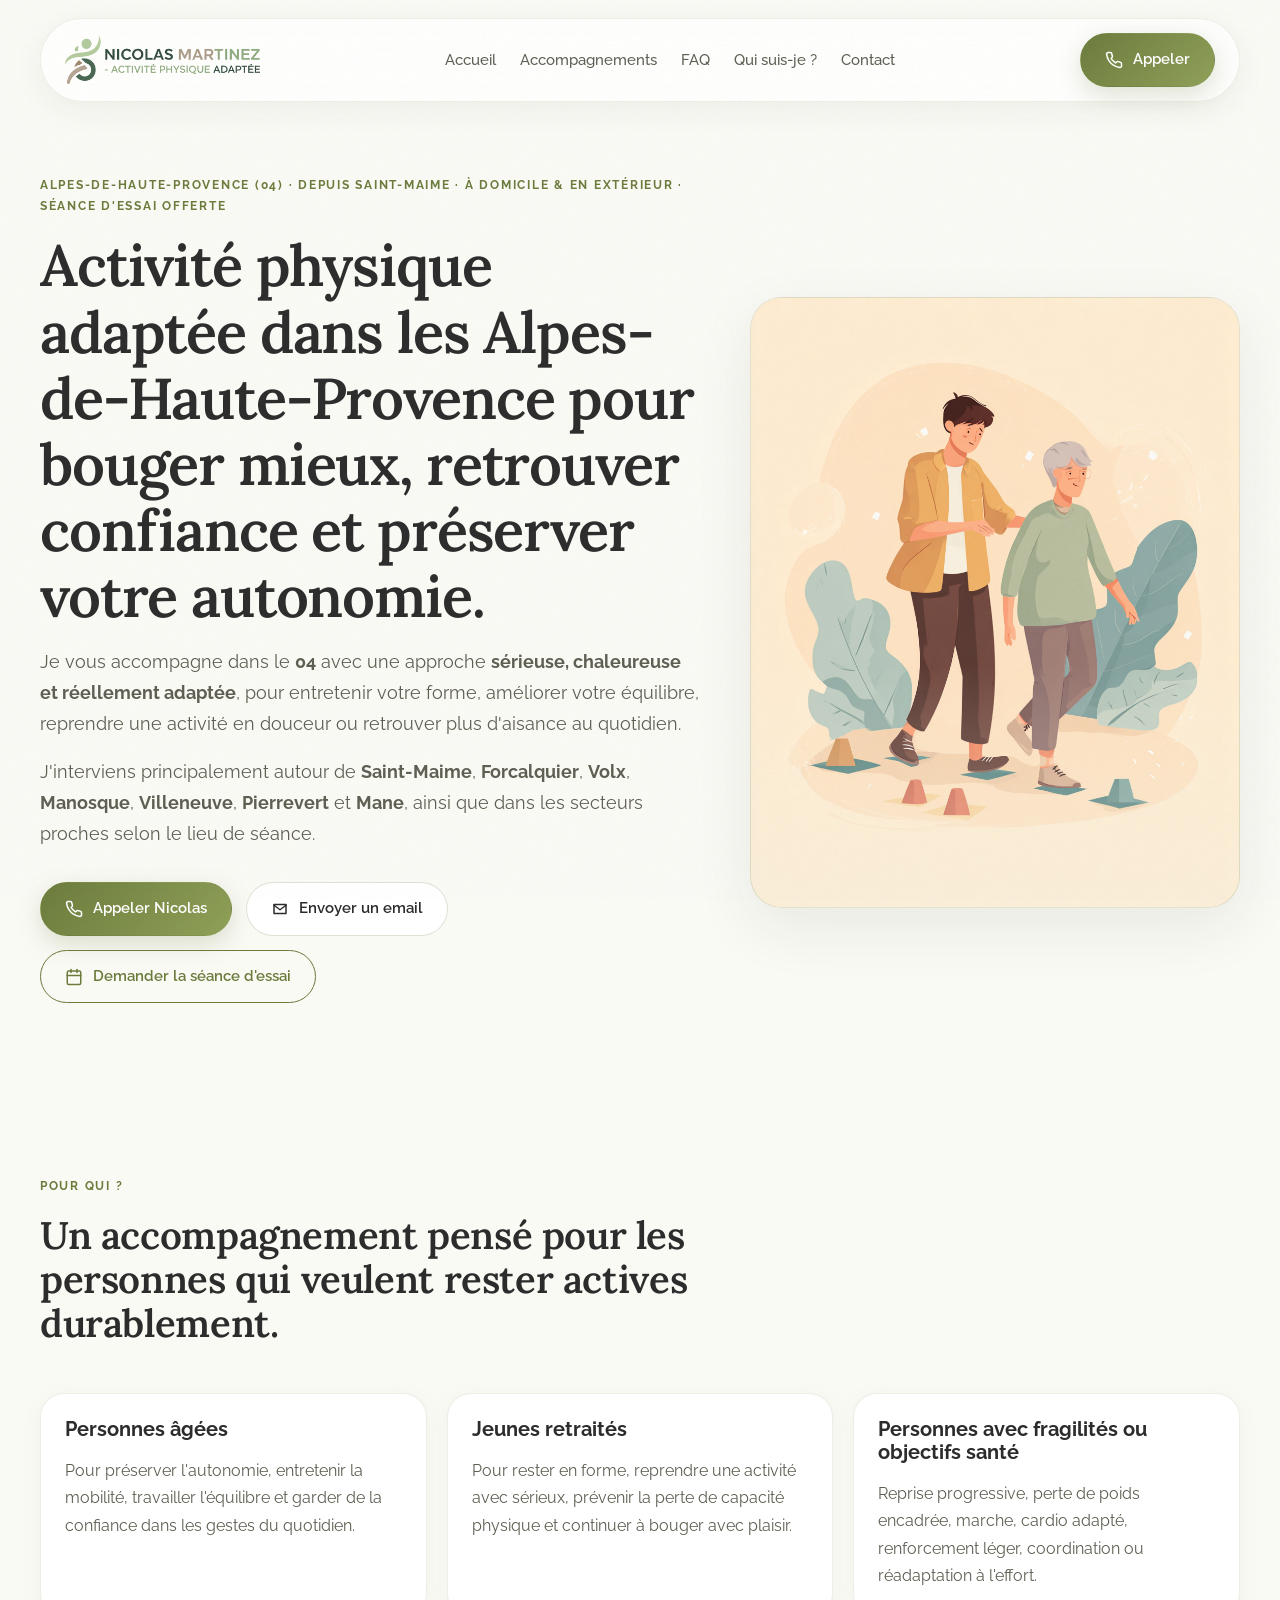
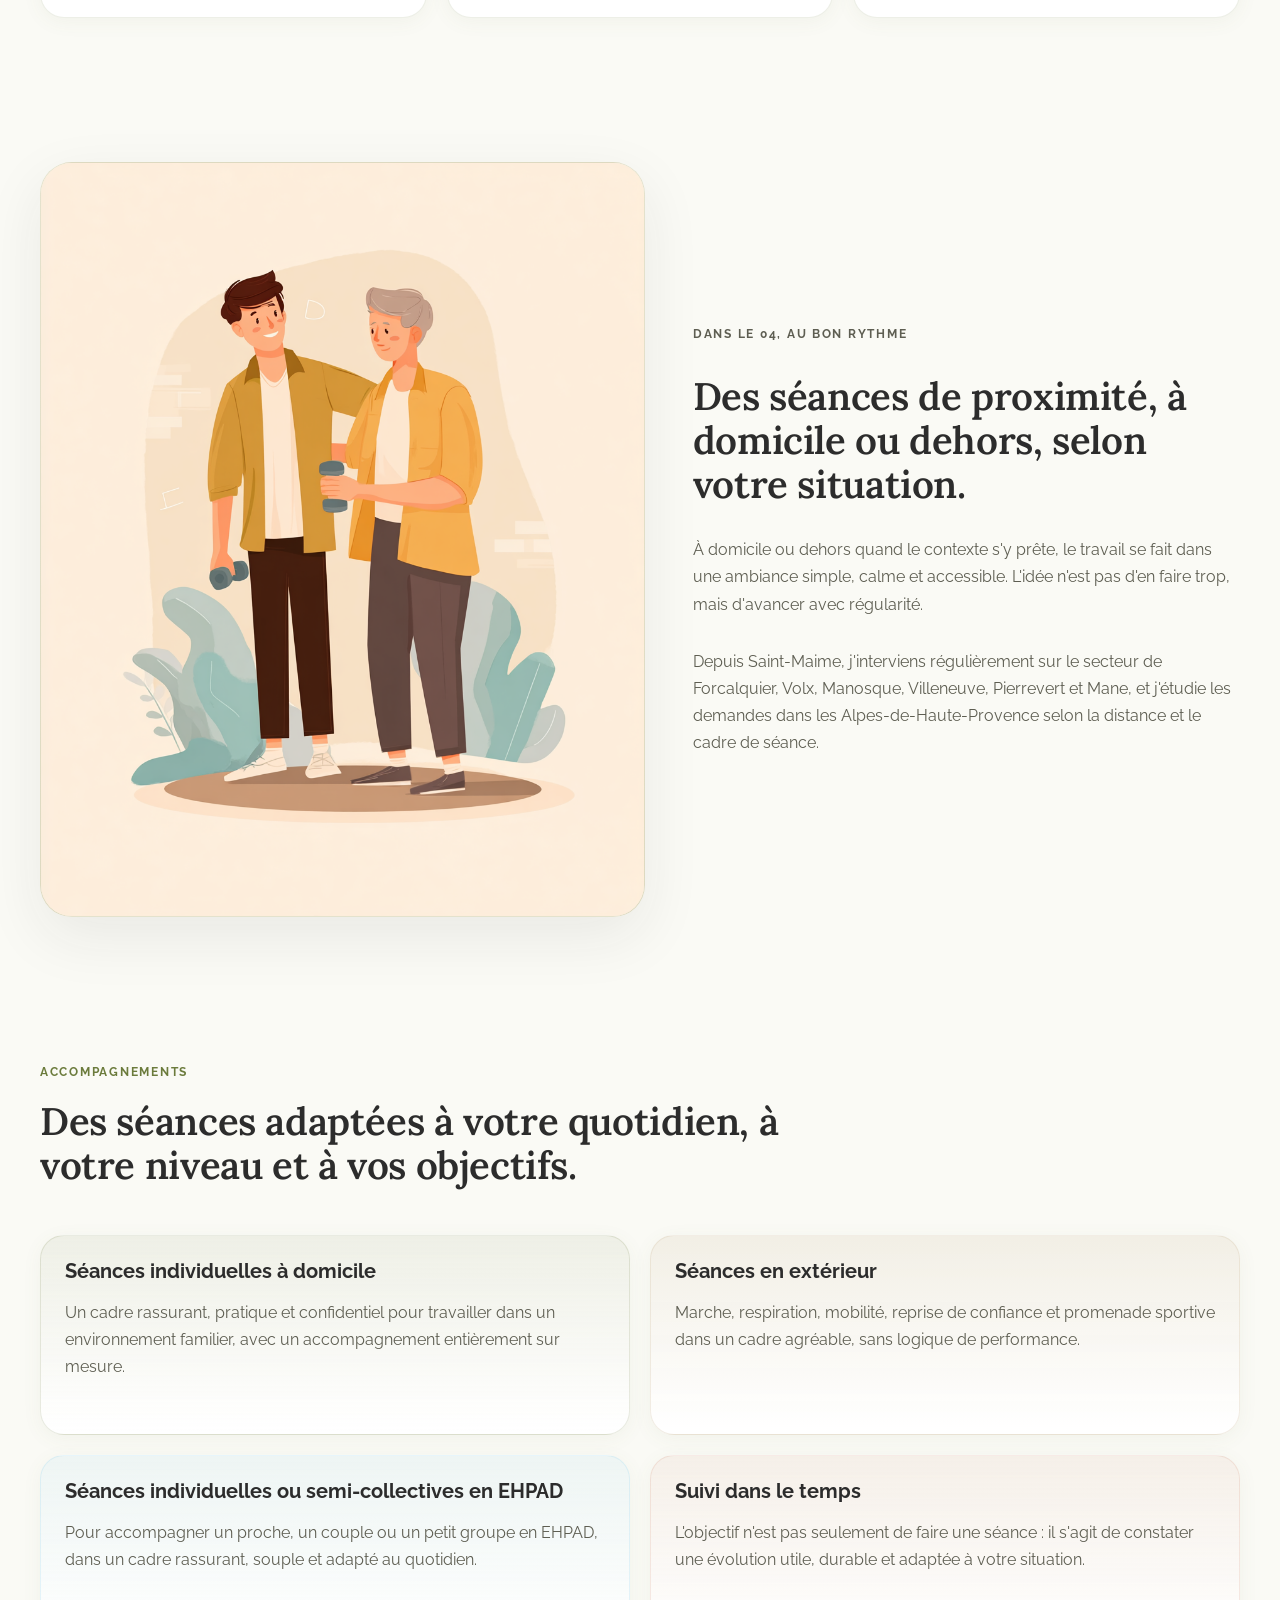
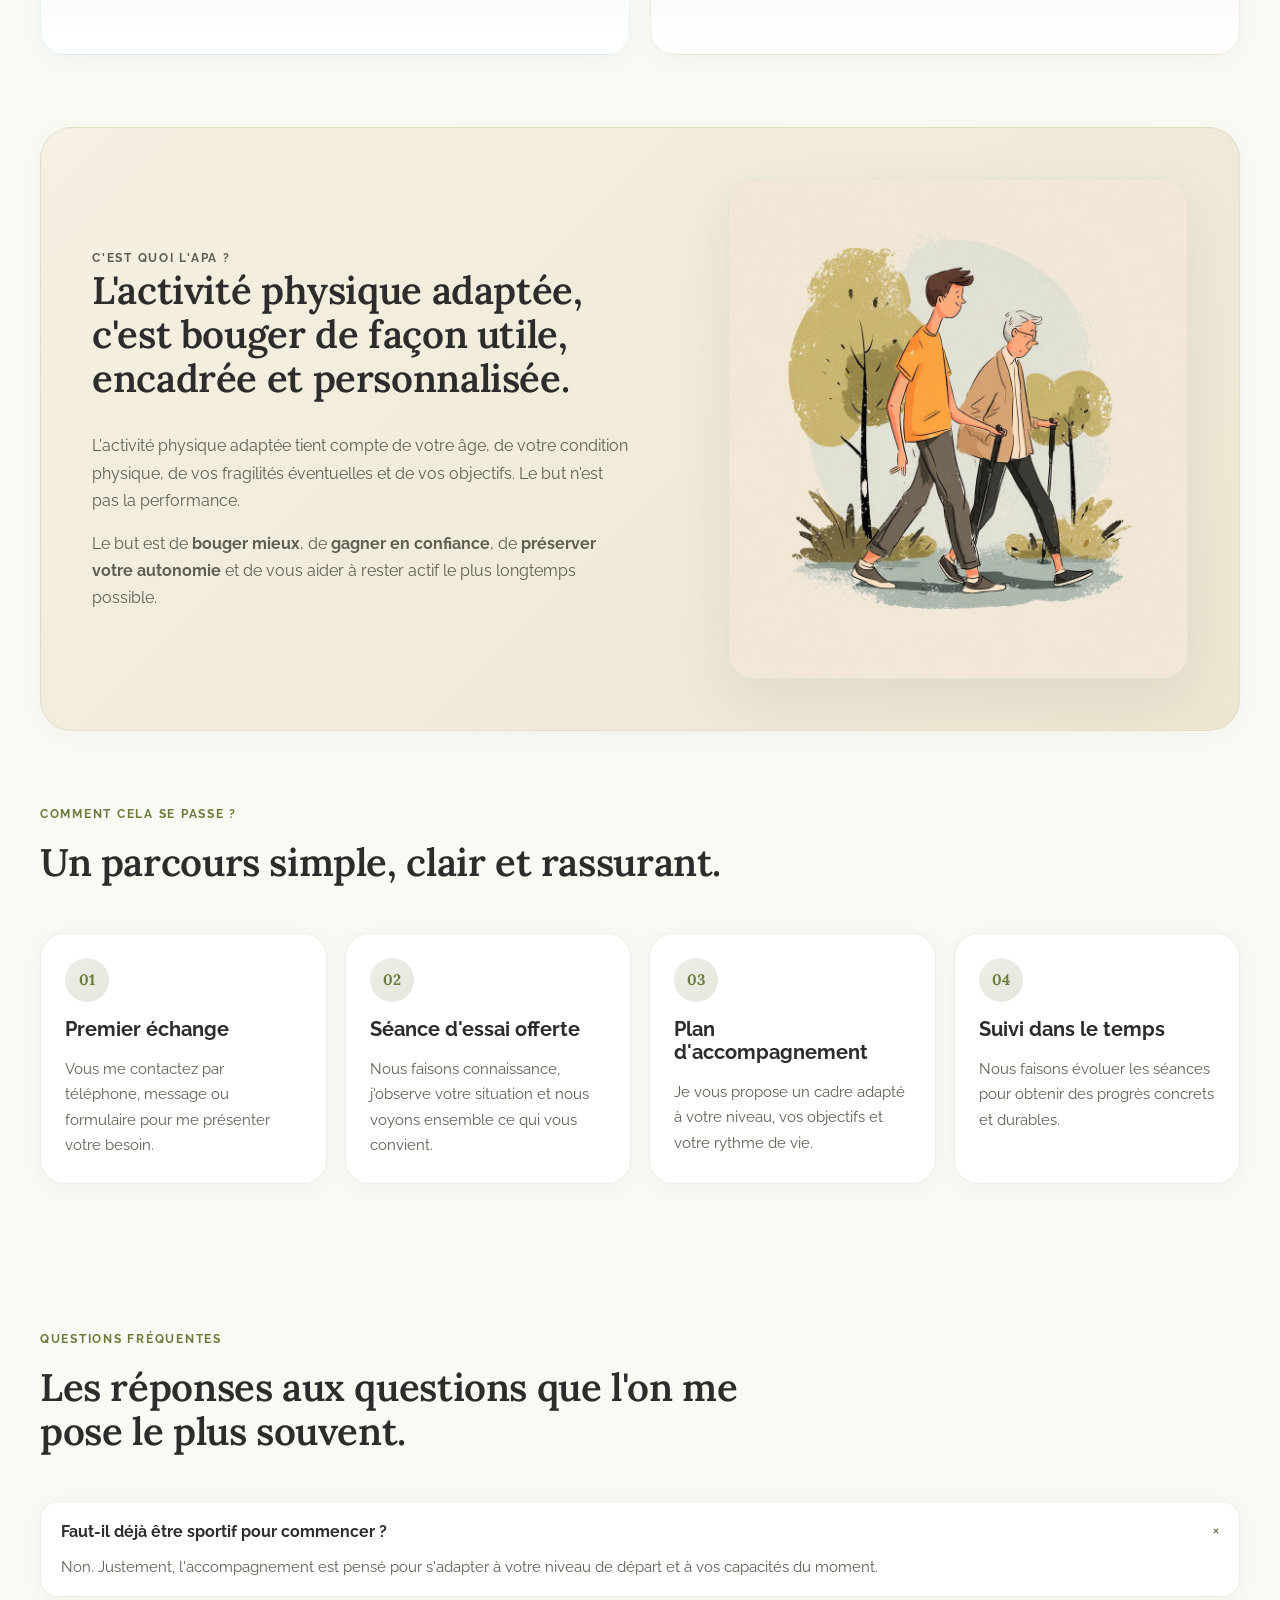
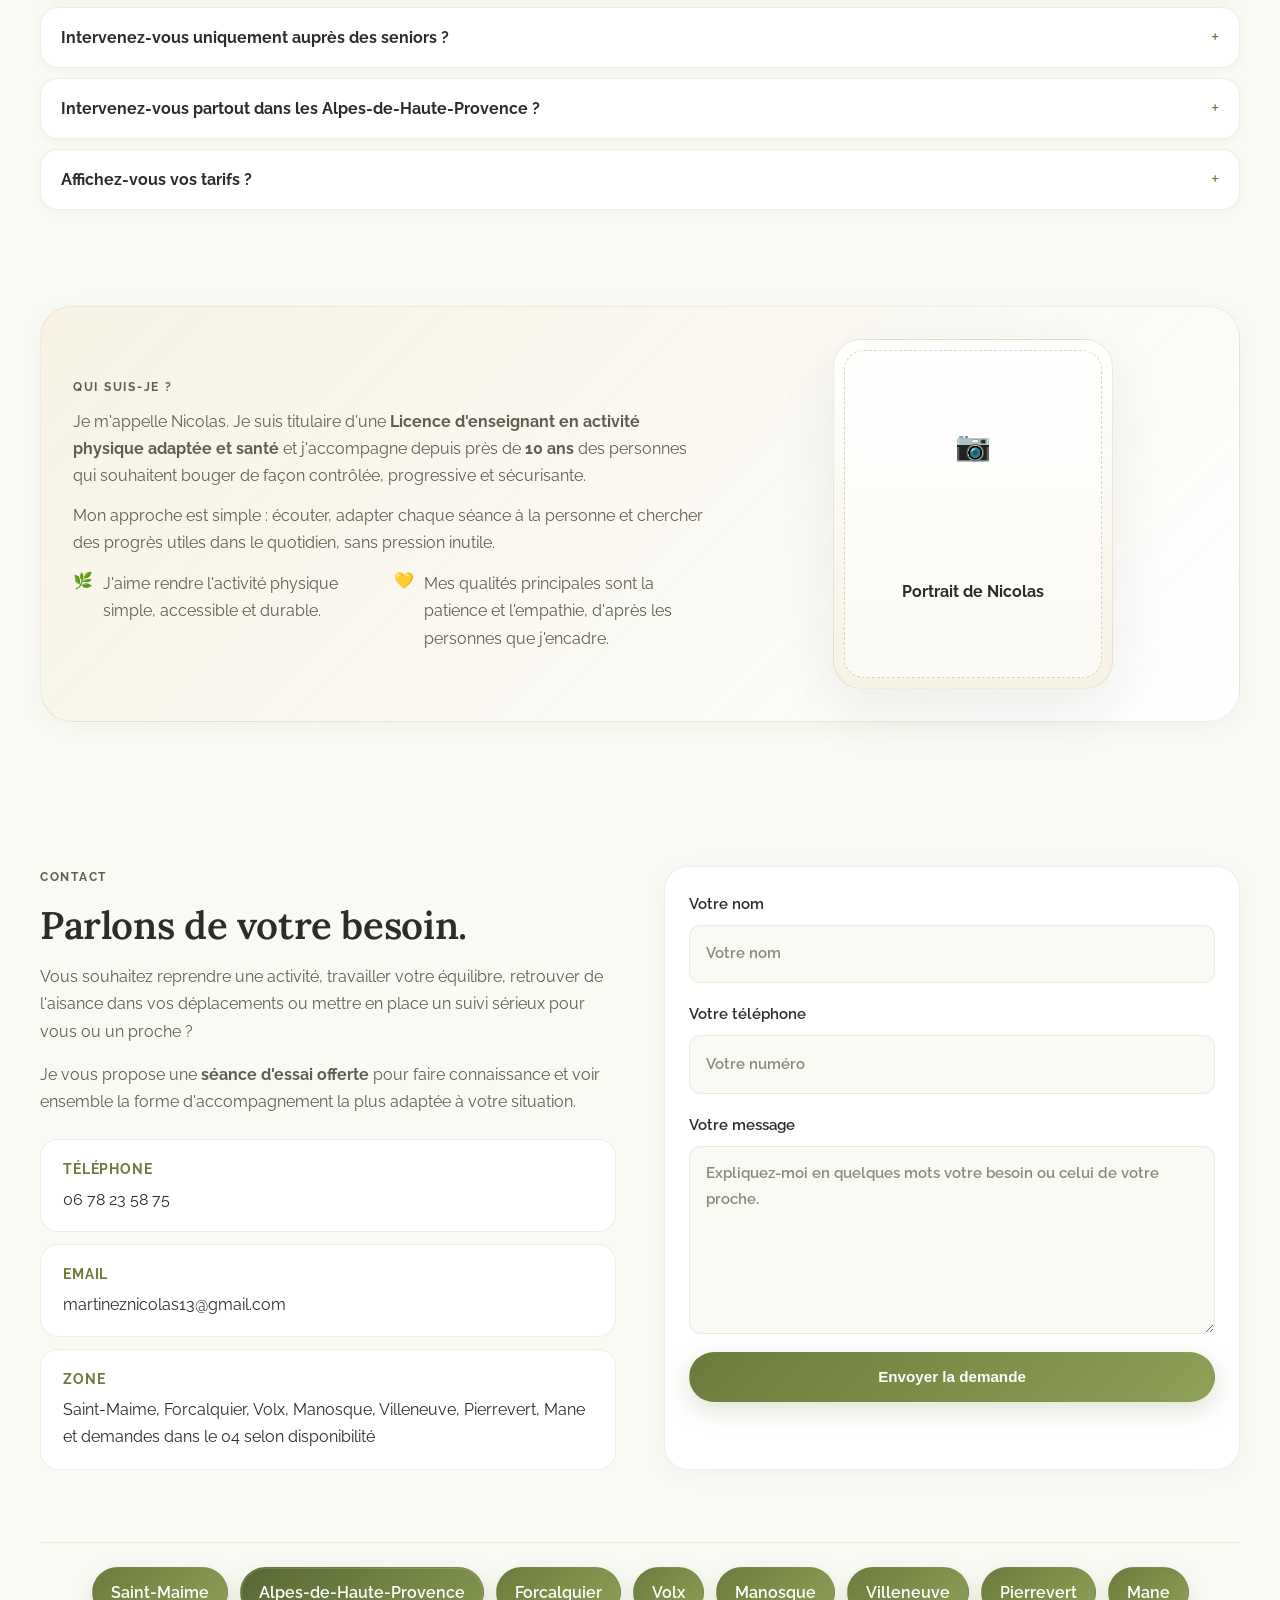
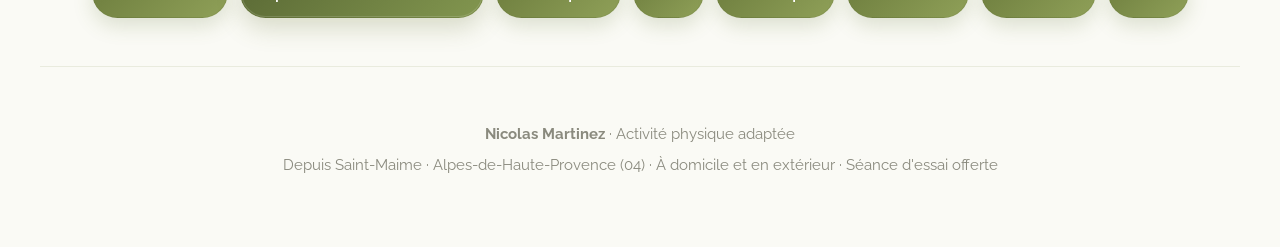
==== alpes-de-haute-provence/index.html @ 53fef66e "Add Alpes-de-Haute-Provence SEO page" ====
<!DOCTYPE html>
<html lang="fr">
  <head>
    <meta charset="UTF-8" />
    <meta name="viewport" content="width=device-width, initial-scale=1.0" />
    <title>Activité physique adaptée dans les Alpes-de-Haute-Provence (04) | Nicolas Martinez</title>
    <meta
      name="description"
      content="Accompagnement en activité physique adaptée dans les Alpes-de-Haute-Provence (04) avec Nicolas Martinez : séances à domicile ou en extérieur autour de Saint-Maime, Forcalquier, Volx, Manosque et communes voisines."
    />
    <meta
      name="keywords"
      content="activité physique adaptée, Alpes-de-Haute-Provence, 04, Nicolas Martinez, coach santé, Saint-Maime, Forcalquier, Manosque, seniors, autonomie"
    />
    <meta name="robots" content="index, follow" />
    <link rel="canonical" href="https://www.activite-physique-adaptee-nicolas-martinez.fr/alpes-de-haute-provence/" />
    <meta name="theme-color" content="#FAFAF5" />
    <meta property="og:title" content="Activité physique adaptée dans les Alpes-de-Haute-Provence (04) | Nicolas Martinez" />
    <meta
      property="og:description"
      content="Dans les Alpes-de-Haute-Provence (04), Nicolas Martinez propose un accompagnement sérieux et rassurant pour bouger mieux, reprendre confiance et préserver son autonomie."
    />
    <meta property="og:type" content="website" />
    <meta property="og:url" content="https://www.activite-physique-adaptee-nicolas-martinez.fr/alpes-de-haute-provence/" />
    <link rel="icon" href="../favicon.svg" type="image/svg+xml" />
    <link rel="stylesheet" href="../styles.css" />
    <script type="application/ld+json">
      {
        "@context": "https://schema.org",
        "@graph": [
          {
            "@type": "ProfessionalService",
            "@id": "https://www.activite-physique-adaptee-nicolas-martinez.fr/alpes-de-haute-provence/#business",
            "name": "Nicolas Martinez - Activité physique adaptée dans les Alpes-de-Haute-Provence",
            "url": "https://www.activite-physique-adaptee-nicolas-martinez.fr/alpes-de-haute-provence/",
            "image": "https://www.activite-physique-adaptee-nicolas-martinez.fr/images/hero-parcours-equilibre.png",
            "telephone": "+33678235875",
            "email": "martineznicolas13@gmail.com",
            "description": "Enseignant en activité physique adaptée et coach santé intervenant dans les Alpes-de-Haute-Provence, autour de Saint-Maime, Forcalquier, Volx et Manosque, pour des séances à domicile et en extérieur avec une approche douce, personnalisée et rassurante.",
            "address": {
              "@type": "PostalAddress",
              "addressLocality": "Saint-Maime",
              "postalCode": "04300",
              "addressCountry": "FR"
            },
            "founder": {
              "@type": "Person",
              "name": "Nicolas Martinez"
            },
            "areaServed": [
              {
                "@type": "City",
                "name": "Saint-Maime"
              },
              {
                "@type": "AdministrativeArea",
                "name": "Alpes-de-Haute-Provence"
              },
              {
                "@type": "City",
                "name": "Forcalquier"
              },
              {
                "@type": "City",
                "name": "Volx"
              },
              {
                "@type": "City",
                "name": "Manosque"
              },
              {
                "@type": "City",
                "name": "Villeneuve"
              },
              {
                "@type": "City",
                "name": "Pierrevert"
              },
              {
                "@type": "City",
                "name": "Mane"
              }
            ],
            "availableLanguage": "fr",
            "serviceType": [
              "Activité physique adaptée",
              "Coach santé",
              "Séances à domicile",
              "Séances en extérieur",
              "Accompagnement des seniors",
              "Reprise d'activité en douceur"
            ],
            "hasOfferCatalog": {
              "@type": "OfferCatalog",
              "name": "Accompagnements proposés dans les Alpes-de-Haute-Provence",
              "itemListElement": [
                {
                  "@type": "Offer",
                  "itemOffered": {
                    "@type": "Service",
                    "name": "Séances individuelles à domicile",
                    "description": "Séances personnalisées à domicile pour travailler mobilité, équilibre et remise en mouvement."
                  }
                },
                {
                  "@type": "Offer",
                  "itemOffered": {
                    "@type": "Service",
                    "name": "Séances en extérieur",
                    "description": "Marche, mobilité, respiration et reprise progressive dans un cadre calme."
                  }
                },
                {
                  "@type": "Offer",
                  "itemOffered": {
                    "@type": "Service",
                    "name": "Suivi régulier",
                    "description": "Accompagnement dans le temps pour des progrès utiles au quotidien."
                  }
                }
              ]
            }
          },
          {
            "@type": "FAQPage",
            "@id": "https://www.activite-physique-adaptee-nicolas-martinez.fr/alpes-de-haute-provence/#faq",
            "mainEntity": [
              {
                "@type": "Question",
                "name": "Faut-il déjà être sportif pour commencer ?",
                "acceptedAnswer": {
                  "@type": "Answer",
                  "text": "Non. L'accompagnement est pensé pour s'adapter au niveau de départ et aux capacités du moment."
                }
              },
              {
                "@type": "Question",
                "name": "Intervenez-vous uniquement auprès des seniors ?",
                "acceptedAnswer": {
                  "@type": "Answer",
                  "text": "La priorité est donnée aux personnes âgées, aux jeunes retraités et aux personnes ayant besoin d'un accompagnement santé personnalisé, mais d'autres profils peuvent être étudiés selon le besoin."
                }
              },
              {
                "@type": "Question",
                "name": "Intervenez-vous partout dans les Alpes-de-Haute-Provence ?",
                "acceptedAnswer": {
                  "@type": "Answer",
                  "text": "J'interviens principalement autour de Saint-Maime, Forcalquier, Volx, Manosque, Villeneuve, Pierrevert et Mane, et j'étudie les demandes dans le département selon la distance et le cadre de séance."
                }
              },
              {
                "@type": "Question",
                "name": "Affichez-vous vos tarifs ?",
                "acceptedAnswer": {
                  "@type": "Answer",
                  "text": "Les possibilités sont expliquées simplement après un premier échange et la séance d'essai offerte, afin de choisir un rythme adapté au besoin."
                }
              }
            ]
          }
        ]
      }
    </script>
  </head>
  <body>
    <div class="page-shell">
      <header class="site-header">
        <a href="../" class="brand">
          <img
            class="brand-logo"
            src="../images/logo-nicolas-martinez-apa.png"
            alt="Nicolas Martinez - Activité physique adaptée"
            width="732"
            height="180"
            decoding="async"
          />
          <span class="brand-name">Nicolas Martinez</span>
        </a>
        <nav class="site-nav" aria-label="Navigation principale">
          <a href="../">Accueil</a>
          <a href="#services">Accompagnements</a>
          <a href="#faq">FAQ</a>
          <a href="#apropos">Qui suis-je ?</a>
          <a href="#contact">Contact</a>
        </nav>
        <a class="header-cta js-call-trigger" href="tel:0678235875">
          <svg xmlns="http://www.w3.org/2000/svg" width="18" height="18" viewBox="0 0 24 24" fill="none" stroke="currentColor" stroke-width="2" stroke-linecap="round" stroke-linejoin="round" aria-hidden="true"><path d="M22 16.92v3a2 2 0 0 1-2.18 2 19.79 19.79 0 0 1-8.63-3.07 19.5 19.5 0 0 1-6-6 19.79 19.79 0 0 1-3.07-8.67A2 2 0 0 1 4.11 2h3a2 2 0 0 1 2 1.72 12.84 12.84 0 0 0 .7 2.81 2 2 0 0 1-.45 2.11L8.09 9.91a16 16 0 0 0 6 6l1.27-1.27a2 2 0 0 1 2.11-.45 12.84 12.84 0 0 0 2.81.7A2 2 0 0 1 22 16.92z"/></svg>
          Appeler
        </a>
      </header>

      <main id="top">
        <section class="hero section">
          <div class="hero-copy">
            <p class="eyebrow">Alpes-de-Haute-Provence (04) · Depuis Saint-Maime · À domicile & en extérieur · Séance d'essai offerte</p>
            <h1>Activité physique adaptée dans les Alpes-de-Haute-Provence pour bouger mieux, retrouver confiance et préserver votre autonomie.</h1>
            <p class="lead">
              Je vous accompagne dans le <strong>04</strong> avec une approche <strong>sérieuse, chaleureuse et réellement adaptée</strong>, pour entretenir votre forme, améliorer votre équilibre, reprendre une activité en douceur ou retrouver plus d'aisance au quotidien.
            </p>
            <p class="lead secondary">
              J'interviens principalement autour de <strong>Saint-Maime</strong>, <strong>Forcalquier</strong>, <strong>Volx</strong>, <strong>Manosque</strong>, <strong>Villeneuve</strong>, <strong>Pierrevert</strong> et <strong>Mane</strong>, ainsi que dans les secteurs proches selon le lieu de séance.
            </p>
            <div class="hero-actions">
              <a class="button primary js-call-trigger" href="tel:0678235875">
                <svg xmlns="http://www.w3.org/2000/svg" width="18" height="18" viewBox="0 0 24 24" fill="none" stroke="currentColor" stroke-width="2" stroke-linecap="round" stroke-linejoin="round" aria-hidden="true"><path d="M22 16.92v3a2 2 0 0 1-2.18 2 19.79 19.79 0 0 1-8.63-3.07 19.5 19.5 0 0 1-6-6 19.79 19.79 0 0 1-3.07-8.67A2 2 0 0 1 4.11 2h3a2 2 0 0 1 2 1.72 12.84 12.84 0 0 0 .7 2.81 2 2 0 0 1-.45 2.11L8.09 9.91a16 16 0 0 0 6 6l1.27-1.27a2 2 0 0 1 2.11-.45 12.84 12.84 0 0 0 2.81.7A2 2 0 0 1 22 16.92z"/></svg>
                Appeler Nicolas
              </a>
              <a class="button secondary" href="mailto:martineznicolas13@gmail.com?subject=Demande%20APA%20Alpes-de-Haute-Provence&amp;body=Bonjour%20Nicolas%2C%0A%0AJe%20souhaite%20en%20savoir%20plus%20sur%20votre%20accompagnement%20en%20activit%C3%A9%20physique%20adapt%C3%A9e%20dans%20les%20Alpes-de-Haute-Provence.">
                <svg xmlns="http://www.w3.org/2000/svg" width="18" height="18" viewBox="0 0 24 24" fill="none" stroke="currentColor" stroke-width="2" stroke-linecap="round" stroke-linejoin="round" aria-hidden="true"><path d="M4 4h16v16H4z" opacity="0"/><path d="M4 6h16v12H4z"/><path d="m4 7 8 6 8-6"/></svg>
                Envoyer un email
              </a>
              <a class="button ghost" href="#contact">
                <svg xmlns="http://www.w3.org/2000/svg" width="18" height="18" viewBox="0 0 24 24" fill="none" stroke="currentColor" stroke-width="2" stroke-linecap="round" stroke-linejoin="round" aria-hidden="true"><rect x="3" y="4" width="18" height="18" rx="2" ry="2"/><line x1="16" y1="2" x2="16" y2="6"/><line x1="8" y1="2" x2="8" y2="6"/><line x1="3" y1="10" x2="21" y2="10"/></svg>
                Demander la séance d'essai
              </a>
            </div>
          </div>

          <aside class="hero-visual" aria-label="Accompagnement sur un parcours d'équilibre et de marche dans les Alpes-de-Haute-Provence">
            <img
              class="hero-photo"
              src="../images/hero-parcours-equilibre.png"
              alt="Coach en activité physique adaptée qui accompagne une senior sur un parcours d'équilibre et de marche"
              width="960"
              height="1200"
              decoding="async"
            />
          </aside>
        </section>

        <section class="section reveal" id="publics">
          <div class="section-heading">
            <p class="eyebrow">Pour qui ?</p>
            <h2>Un accompagnement pensé pour les personnes qui veulent rester actives durablement.</h2>
          </div>
          <div class="cards-grid three">
            <article class="info-card">
              <h3>Personnes âgées</h3>
              <p>
                Pour préserver l'autonomie, entretenir la mobilité, travailler l'équilibre et garder de la confiance
                dans les gestes du quotidien.
              </p>
            </article>
            <article class="info-card">
              <h3>Jeunes retraités</h3>
              <p>
                Pour rester en forme, reprendre une activité avec sérieux, prévenir la perte de capacité physique et
                continuer à bouger avec plaisir.
              </p>
            </article>
            <article class="info-card">
              <h3>Personnes avec fragilités ou objectifs santé</h3>
              <p>
                Reprise progressive, perte de poids encadrée, marche, cardio adapté, renforcement léger,
                coordination ou réadaptation à l'effort.
              </p>
            </article>
          </div>
        </section>

        <section class="section image-story reveal" aria-label="Ambiance des séances dans les Alpes-de-Haute-Provence">
          <div class="story-photo">
            <video
              class="story-video"
              autoplay
              loop
              muted
              playsinline
              preload="metadata"
              poster="../images/story-coach-halteres.png"
              width="560"
              height="704"
              aria-label="Vidéo en boucle montrant un accompagnement doux en activité physique adaptée"
            >
              <source src="../images/seance-apa-galerie.mp4" type="video/mp4" />
              Votre navigateur ne prend pas en charge la lecture vidéo intégrée.
            </video>
          </div>
          <div class="story-copy">
            <p class="eyebrow">Dans le 04, au bon rythme</p>
            <h2>Des séances de proximité, à domicile ou dehors, selon votre situation.</h2>
            <p>
              À domicile ou dehors quand le contexte s'y prête, le travail se fait dans une ambiance simple,
              calme et accessible. L'idée n'est pas d'en faire trop, mais d'avancer avec régularité.
            </p>
            <p>
              Depuis Saint-Maime, j'interviens régulièrement sur le secteur de Forcalquier, Volx, Manosque, Villeneuve,
              Pierrevert et Mane, et j'étudie les demandes dans les Alpes-de-Haute-Provence selon la distance et le cadre de séance.
            </p>
          </div>
        </section>

        <section class="section reveal" id="services">
          <div class="section-heading">
            <p class="eyebrow">Accompagnements</p>
            <h2>Des séances adaptées à votre quotidien, à votre niveau et à vos objectifs.</h2>
          </div>
          <div class="cards-grid two">
            <article class="service-card accent-sage">
              <h3>Séances individuelles à domicile</h3>
              <p>
                Un cadre rassurant, pratique et confidentiel pour travailler dans un environnement familier, avec un
                accompagnement entièrement sur mesure.
              </p>
            </article>
            <article class="service-card accent-sand">
              <h3>Séances en extérieur</h3>
              <p>
                Marche, respiration, mobilité, reprise de confiance et promenade sportive dans un cadre agréable,
                sans logique de performance.
              </p>
            </article>
            <article class="service-card accent-blue">
              <h3>Séances individuelles ou semi-collectives en EHPAD</h3>
              <p>
                Pour accompagner un proche, un couple ou un petit groupe en EHPAD, dans un cadre rassurant,
                souple et adapté au quotidien.
              </p>
            </article>
            <article class="service-card accent-rose">
              <h3>Suivi dans le temps</h3>
              <p>
                L'objectif n'est pas seulement de faire une séance : il s'agit de constater une évolution utile,
                durable et adaptée à votre situation.
              </p>
            </article>
          </div>
        </section>


        <section class="section soft-panel reveal" id="apa">
          <div class="apa-layout">
            <div class="apa-copy">
              <div class="apa-copy-inner">
                <div class="section-heading compact">
                  <p class="eyebrow">C'est quoi l'APA ?</p>
                  <h2>L'activité physique adaptée, c'est bouger de façon utile, encadrée et personnalisée.</h2>
                </div>
                <p>
                  L'activité physique adaptée tient compte de votre âge, de votre condition physique, de vos fragilités
                  éventuelles et de vos objectifs. Le but n'est pas la performance.
                </p>
                <p>
                  Le but est de <strong>bouger mieux</strong>, de <strong>gagner en confiance</strong>, de <strong>préserver votre autonomie</strong>
                  et de vous aider à rester actif le plus longtemps possible.
                </p>
              </div>
            </div>
            <figure class="apa-visual">
              <img
                src="../images/apa-section-accompagnement.jpg"
                alt="Illustration d'un accompagnement en activité physique adaptée axé sur la marche et l'autonomie"
                width="1024"
                height="1024"
                loading="lazy"
                decoding="async"
              />
            </figure>
          </div>
        </section>

        <section class="section reveal" id="methode">
          <div class="section-heading">
            <p class="eyebrow">Comment cela se passe ?</p>
            <h2>Un parcours simple, clair et rassurant.</h2>
          </div>
          <div class="steps-grid">
            <article>
              <span>01</span>
              <h3>Premier échange</h3>
              <p>Vous me contactez par téléphone, message ou formulaire pour me présenter votre besoin.</p>
            </article>
            <article>
              <span>02</span>
              <h3>Séance d'essai offerte</h3>
              <p>Nous faisons connaissance, j'observe votre situation et nous voyons ensemble ce qui vous convient.</p>
            </article>
            <article>
              <span>03</span>
              <h3>Plan d'accompagnement</h3>
              <p>Je vous propose un cadre adapté à votre niveau, vos objectifs et votre rythme de vie.</p>
            </article>
            <article>
              <span>04</span>
              <h3>Suivi dans le temps</h3>
              <p>Nous faisons évoluer les séances pour obtenir des progrès concrets et durables.</p>
            </article>
          </div>
        </section>

        <section class="section reveal" id="faq">
          <div class="section-heading">
            <p class="eyebrow">Questions fréquentes</p>
            <h2>Les réponses aux questions que l'on me pose le plus souvent.</h2>
          </div>
          <div class="faq-list">
            <details open>
              <summary>Faut-il déjà être sportif pour commencer ?</summary>
              <p>Non. Justement, l'accompagnement est pensé pour s'adapter à votre niveau de départ et à vos capacités du moment.</p>
            </details>
            <details>
              <summary>Intervenez-vous uniquement auprès des seniors ?</summary>
              <p>La priorité est donnée aux personnes âgées, aux jeunes retraités et aux personnes ayant besoin d'un accompagnement santé personnalisé, mais d'autres profils peuvent être étudiés selon le besoin.</p>
            </details>
            <details>
              <summary>Intervenez-vous partout dans les Alpes-de-Haute-Provence ?</summary>
              <p>J'interviens principalement autour de Saint-Maime, Forcalquier, Volx, Manosque, Villeneuve, Pierrevert et Mane, et j'étudie les demandes dans le département selon la distance et le cadre de séance.</p>
            </details>
            <details>
              <summary>Affichez-vous vos tarifs ?</summary>
              <p>Je vous explique simplement les possibilités après un premier échange et la séance d'essai offerte, pour choisir un rythme adapté à votre besoin.</p>
            </details>
          </div>
        </section>

        <section class="section about-section reveal" id="apropos">
          <div class="about-card">
            <div class="about-copy">
              <p class="eyebrow">Qui suis-je ?</p>
              <p class="about-intro">
                Je m'appelle Nicolas. Je suis titulaire d'une <strong>Licence d'enseignant en activité physique adaptée et santé</strong>
                et j'accompagne depuis près de <strong>10 ans</strong> des personnes qui souhaitent bouger de façon contrôlée,
                progressive et sécurisante.
              </p>
              <p>
                Mon approche est simple : écouter, adapter chaque séance à la personne et chercher des progrès utiles
                dans le quotidien, sans pression inutile.
              </p>
              <ul class="about-notes" aria-label="Repères sur Nicolas Martinez">
                <li><span aria-hidden="true">🌿</span> J'aime rendre l'activité physique simple, accessible et durable.</li>
                <li><span aria-hidden="true">💛</span> Mes qualités principales sont la patience et l'empathie, d'après les personnes que j'encadre.</li>
              </ul>
            </div>
            <div class="about-portrait" aria-label="Emplacement réservé pour le portrait de Nicolas Martinez">
              <div class="about-portrait-frame">
                <div class="about-portrait-placeholder">
                  <span class="about-portrait-icon" aria-hidden="true">📷</span>
                  <p>Portrait de Nicolas</p>
                </div>
              </div>
            </div>
          </div>
        </section>

        <section class="section contact-section reveal" id="contact">
          <div class="contact-copy">
            <p class="eyebrow">Contact</p>
            <h2>Parlons de votre besoin.</h2>
            <p>
              Vous souhaitez reprendre une activité, travailler votre équilibre, retrouver de l'aisance dans vos
              déplacements ou mettre en place un suivi sérieux pour vous ou un proche ?
            </p>
            <p>
              Je vous propose une <strong>séance d'essai offerte</strong> pour faire connaissance et voir ensemble la forme
              d'accompagnement la plus adaptée à votre situation.
            </p>
            <div class="contact-cards">
              <a href="tel:0678235875" id="contact-phone-card">
                <strong>Téléphone</strong>
                <span>06 78 23 58 75</span>
              </a>
              <a href="mailto:martineznicolas13@gmail.com?subject=Demande%20APA%20Alpes-de-Haute-Provence">
                <strong>Email</strong>
                <span>martineznicolas13@gmail.com</span>
              </a>
              <div>
                <strong>Zone</strong>
                <span>Saint-Maime, Forcalquier, Volx, Manosque, Villeneuve, Pierrevert, Mane et demandes dans le 04 selon disponibilité</span>
              </div>
            </div>
          </div>

          <form class="contact-form" id="contact-form" action="https://formspree.io/f/xykljzaa" method="POST">
            <input type="hidden" name="_subject" value="Demande d'accompagnement - Alpes-de-Haute-Provence - site Nicolas Martinez" />
            <label>
              Votre nom
              <input type="text" name="name" placeholder="Votre nom" required />
            </label>
            <label>
              Votre téléphone
              <input type="tel" name="phone" placeholder="Votre numéro" />
            </label>
            <label>
              Votre message
              <textarea
                name="message"
                rows="6"
                placeholder="Expliquez-moi en quelques mots votre besoin ou celui de votre proche."
                required
              ></textarea>
            </label>
            <button type="submit" class="button primary wide">Envoyer la demande</button>
            <p class="form-status" id="form-status" role="status" aria-live="polite"></p>
          </form>
        </section>
        <section class="local-links-section reveal" id="localites">
          <div class="local-links-wrap">
            <nav class="link-chip-grid" aria-label="Pages locales autour de Saint-Maime et dans les Alpes-de-Haute-Provence">
              <a class="link-chip" href="../">Saint-Maime</a>
              <a class="link-chip is-current" href="./" aria-current="page">Alpes-de-Haute-Provence</a>
              <a class="link-chip" href="../forcalquier/">Forcalquier</a>
              <a class="link-chip" href="../volx/">Volx</a>
              <a class="link-chip" href="../manosque/">Manosque</a>
              <a class="link-chip" href="../villeneuve/">Villeneuve</a>
              <a class="link-chip" href="../pierrevert/">Pierrevert</a>
              <a class="link-chip" href="../mane/">Mane</a>
            </nav>
          </div>
        </section>
      </main>

      <footer class="site-footer">
        <p><strong>Nicolas Martinez</strong> · Activité physique adaptée</p>
        <p>Depuis Saint-Maime · Alpes-de-Haute-Provence (04) · À domicile et en extérieur · Séance d'essai offerte</p>
      </footer>
    </div>

    <script>
      const form = document.getElementById('contact-form');
      const formStatus = document.getElementById('form-status');
      const submitButton = form.querySelector('button[type="submit"]');
      const formEndpoint = 'https://formspree.io/f/xykljzaa';
      const callTriggers = document.querySelectorAll('.js-call-trigger');
      const phoneCard = document.getElementById('contact-phone-card');
      let phoneHighlightTimer = null;

      form.addEventListener('submit', async function (event) {
        event.preventDefault();
        const data = new FormData(form);
        submitButton.disabled = true;
        submitButton.textContent = 'Envoi en cours...';
        formStatus.textContent = '';
        formStatus.className = 'form-status';

        try {
          const response = await fetch(formEndpoint, {
            method: 'POST',
            body: data,
            headers: {
              Accept: 'application/json'
            }
          });

          if (!response.ok) {
            throw new Error('FORM_SUBMIT_FAILED');
          }

          form.reset();
          formStatus.textContent = 'Message envoyé ✅';
          formStatus.classList.add('is-success');
        } catch (error) {
          formStatus.textContent = 'Envoi impossible pour le moment. Appelez-moi ou envoyez-moi un email.';
          formStatus.classList.add('is-error');
        } finally {
          submitButton.disabled = false;
          submitButton.textContent = 'Envoyer la demande';
        }
      });

      callTriggers.forEach(function (trigger) {
        trigger.addEventListener('click', function (event) {
          const desktopPointer = window.matchMedia('(hover: hover) and (pointer: fine)').matches;

          if (!desktopPointer || !phoneCard) {
            return;
          }

          event.preventDefault();
          phoneCard.scrollIntoView({
            behavior: window.matchMedia('(prefers-reduced-motion: reduce)').matches ? 'auto' : 'smooth',
            block: 'center'
          });
          phoneCard.classList.remove('is-highlighted');

          if (phoneHighlightTimer) {
            window.clearTimeout(phoneHighlightTimer);
          }

          window.setTimeout(function () {
            phoneCard.classList.add('is-highlighted');
          }, 220);

          phoneHighlightTimer = window.setTimeout(function () {
            phoneCard.classList.remove('is-highlighted');
            phoneHighlightTimer = null;
          }, 4000);
        });
      });

      (function () {
        var els = document.querySelectorAll('.reveal');
        if (!('IntersectionObserver' in window)) {
          els.forEach(function (el) { el.classList.add('visible'); });
          return;
        }
        var observer = new IntersectionObserver(function (entries) {
          entries.forEach(function (entry) {
            if (entry.isIntersecting) {
              entry.target.classList.add('visible');
              observer.unobserve(entry.target);
            }
          });
        }, { threshold: 0.12 });
        els.forEach(function (el) { observer.observe(el); });
      })();

      (function () {
        var header = document.querySelector('.site-header');
        if (!header) {
          return;
        }
        var mobileQuery = window.matchMedia('(max-width: 720px)');
        var lastScrollY = window.scrollY;
        var suppressUntil = 0;
        var mobileHeaderLinks = header.querySelectorAll('a[href^="#"]');

        mobileHeaderLinks.forEach(function (link) {
          link.addEventListener('click', function () {
            suppressUntil = Date.now() + 900;
            header.classList.remove('is-mobile-hidden');
          });
        });

        function updateHeaderVisibility() {
          var currentScrollY = window.scrollY;
          var delta = currentScrollY - lastScrollY;

          if (!mobileQuery.matches) {
            header.classList.remove('is-mobile-hidden');
            lastScrollY = currentScrollY;
            return;
          }

          if (Date.now() < suppressUntil) {
            header.classList.remove('is-mobile-hidden');
            lastScrollY = currentScrollY;
            return;
          }

          if (currentScrollY <= 24 || delta < -10) {
            header.classList.remove('is-mobile-hidden');
          } else if (delta > 10 && currentScrollY > 96) {
            header.classList.add('is-mobile-hidden');
          }

          lastScrollY = currentScrollY;
        }

        window.addEventListener('scroll', updateHeaderVisibility, { passive: true });
        window.addEventListener('resize', updateHeaderVisibility);
        updateHeaderVisibility();
      })();
    </script>
  </body>
</html>
---- styles.css ----
/* ============================================================
   Nicolas Martinez APA — Design System
   Style: Organic Biophilic + Nature Distilled
   Typo: Lora (headings) / Raleway (body)
   Palette: Warm earth tones, sage green, cream
   ============================================================ */

@import url('https://fonts.googleapis.com/css2?family=Lora:wght@400;500;600;700&family=Raleway:wght@300;400;500;600;700&display=swap');

:root {
  /* Colors — Nature Distilled palette */
  --sage: #6B7B3C;
  --sage-light: #8fa058;
  --sage-muted: rgba(107, 123, 60, 0.12);
  --sage-subtle: rgba(107, 123, 60, 0.06);
  --terracotta: #C67B5C;
  --terracotta-light: #d4956e;
  --sand: #D4C4A8;
  --warm-clay: #B5651D;
  --cream: #F5F0E1;
  --cream-deep: #EDE6D3;
  --bg: #FAFAF5;
  --surface: #FFFFFF;
  --surface-glass: rgba(255, 255, 255, 0.82);
  --text: #2C2C2C;
  --text-muted: #5E5E52;
  --text-light: #8A8A7E;
  --line: rgba(107, 123, 60, 0.12);
  --line-strong: rgba(107, 123, 60, 0.22);

  /* Shadows — Organic soft */
  --shadow-sm: 0 2px 8px rgba(44, 44, 44, 0.04);
  --shadow-md: 0 8px 32px rgba(44, 44, 44, 0.06);
  --shadow-lg: 0 20px 60px rgba(44, 44, 44, 0.08);
  --shadow-card: 0 4px 20px rgba(107, 123, 60, 0.06);

  /* Radii — Organic curves */
  --radius-sm: 12px;
  --radius-md: 18px;
  --radius-lg: 24px;
  --radius-xl: 32px;
  --radius-pill: 999px;

  /* Spacing */
  --space-xs: 8px;
  --space-sm: 16px;
  --space-md: 24px;
  --space-lg: 48px;
  --space-xl: 72px;
  --space-2xl: 96px;

  /* Layout */
  --max-width: 1200px;

  /* Transitions */
  --ease: cubic-bezier(0.4, 0, 0.2, 1);
  --duration: 250ms;
}

/* ---- Reset ---- */
*, *::before, *::after { box-sizing: border-box; }

html {
  scroll-behavior: smooth;
  -webkit-font-smoothing: antialiased;
  -moz-osx-font-smoothing: grayscale;
}

body {
  margin: 0;
  font-family: 'Raleway', system-ui, sans-serif;
  font-weight: 400;
  font-size: 1rem;
  line-height: 1.7;
  color: var(--text);
  background: var(--bg);
}

img, video { max-width: 100%; display: block; }
a { color: inherit; }
button { cursor: pointer; }

/* Subtle grain texture overlay */
body::before {
  content: '';
  position: fixed;
  inset: 0;
  pointer-events: none;
  z-index: 9999;
  opacity: 0.025;
  background-image: url("data:image/svg+xml,%3Csvg viewBox='0 0 256 256' xmlns='http://www.w3.org/2000/svg'%3E%3Cfilter id='n'%3E%3CfeTurbulence type='fractalNoise' baseFrequency='0.85' numOctaves='4' stitchTiles='stitch'/%3E%3C/filter%3E%3Crect width='100%25' height='100%25' filter='url(%23n)'/%3E%3C/svg%3E");
}

/* Reduced motion */
@media (prefers-reduced-motion: reduce) {
  *, *::before, *::after {
    animation-duration: 0.01ms !important;
    transition-duration: 0.01ms !important;
    scroll-behavior: auto !important;
  }
}

/* ---- Layout ---- */
.page-shell {
  width: min(100% - 32px, var(--max-width));
  margin: 0 auto;
  padding-bottom: var(--space-lg);
}

/* ---- Typography ---- */
h1, h2, h3, h4 {
  font-family: 'Lora', Georgia, serif;
  font-weight: 600;
  line-height: 1.15;
  margin: 0 0 var(--space-sm);
  color: var(--text);
}

h1 {
  font-size: clamp(2.6rem, 4.5vw, 4.2rem);
  letter-spacing: -0.02em;
}

h2 {
  font-size: clamp(1.8rem, 3vw, 2.8rem);
  letter-spacing: -0.01em;
}

h3 {
  font-size: 1.25rem;
  font-weight: 700;
  font-family: 'Raleway', sans-serif;
}

p { margin: 0 0 var(--space-sm); }

.eyebrow {
  margin: 0 0 var(--space-sm);
  text-transform: uppercase;
  letter-spacing: 0.14em;
  font-size: 0.78rem;
  font-weight: 700;
  color: var(--sage);
}

.sr-only {
  position: absolute;
  width: 1px;
  height: 1px;
  padding: 0;
  margin: -1px;
  overflow: hidden;
  clip: rect(0, 0, 0, 0);
  white-space: nowrap;
  border: 0;
}

.lead {
  font-size: 1.12rem;
  line-height: 1.75;
  color: var(--text-muted);
  max-width: 60ch;
}

.lead.secondary { margin-top: 4px; }

/* ---- Header ---- */
.site-header {
  position: sticky;
  top: 16px;
  z-index: 50;
  margin-top: 18px;
  padding: 14px 24px;
  border: 1px solid var(--line);
  border-radius: var(--radius-pill);
  backdrop-filter: blur(20px) saturate(1.3);
  background: var(--surface-glass);
  display: flex;
  align-items: center;
  justify-content: space-between;
  gap: 18px;
  box-shadow: var(--shadow-md);
  transition:
    transform var(--duration) var(--ease),
    opacity var(--duration) var(--ease),
    box-shadow var(--duration) var(--ease);
  will-change: transform;
}

.site-header.is-mobile-hidden {
  transform: translateY(calc(-100% - 14px));
  opacity: 0;
  pointer-events: none;
}

.brand {
  display: inline-flex;
  align-items: center;
  text-decoration: none;
  flex-shrink: 0;
  transition: opacity var(--duration) var(--ease);
}

.brand:hover { opacity: 0.85; }

.brand-name {
  display: none;
  font-family: 'Lora', Georgia, serif;
  font-size: 1rem;
  font-weight: 600;
  line-height: 1.1;
  letter-spacing: -0.01em;
  color: var(--text);
  white-space: nowrap;
}

.brand-logo {
  display: block;
  width: auto;
  height: 48px;
  max-width: min(100%, 220px);
}

.site-nav {
  display: flex;
  gap: 24px;
  flex-wrap: wrap;
  justify-content: center;
}

.site-nav a {
  color: var(--text-muted);
  text-decoration: none;
  font-weight: 500;
  font-size: 0.92rem;
  position: relative;
  transition: color var(--duration) var(--ease);
  cursor: pointer;
}

.site-nav a::after {
  content: '';
  position: absolute;
  bottom: -3px;
  left: 0;
  width: 0;
  height: 2px;
  background: var(--sage);
  border-radius: 1px;
  transition: width var(--duration) var(--ease);
}

.site-nav a:hover { color: var(--sage); }
.site-nav a:hover::after { width: 100%; }

/* ---- Buttons ---- */
.header-cta,
.button {
  display: inline-flex;
  align-items: center;
  justify-content: center;
  gap: 10px;
  padding: 13px 24px;
  border-radius: var(--radius-pill);
  text-decoration: none;
  font-weight: 600;
  font-size: 0.95rem;
  border: 1.5px solid transparent;
  cursor: pointer;
  transition:
    transform var(--duration) var(--ease),
    box-shadow var(--duration) var(--ease),
    background var(--duration) var(--ease);
}

.header-cta:focus-visible,
.button:focus-visible {
  outline: 3px solid var(--sage);
  outline-offset: 2px;
}

.header-cta,
.button.primary {
  color: #fff;
  background: linear-gradient(135deg, var(--sage), var(--sage-light));
  box-shadow: 0 8px 24px rgba(107, 123, 60, 0.22);
}

.header-cta:hover,
.button.primary:hover {
  transform: translateY(-2px);
  box-shadow: 0 12px 32px rgba(107, 123, 60, 0.3);
}

.button.secondary {
  color: var(--text);
  background: var(--surface);
  border-color: var(--line-strong);
}

.button.secondary:hover {
  background: var(--cream);
  transform: translateY(-1px);
}

.button.ghost {
  color: var(--sage);
  background: transparent;
  border-color: var(--sage);
}

.button.ghost:hover {
  background: var(--sage-muted);
  transform: translateY(-1px);
}

.button.wide { width: 100%; }

/* ---- SVG icon buttons ---- */
.button svg,
.header-cta svg {
  width: 18px;
  height: 18px;
  flex-shrink: 0;
}

/* ---- Sections ---- */
.section {
  padding: var(--space-xl) 0;
}

.section-heading {
  max-width: 780px;
  margin-bottom: var(--space-lg);
}

.section-heading.compact {
  margin-bottom: var(--space-md);
}

/* ---- Hero ---- */
.hero {
  display: grid;
  grid-template-columns: 1.15fr 0.85fr;
  gap: var(--space-lg);
  align-items: center;
  padding-top: var(--space-xl);
}

.hero-actions {
  display: flex;
  flex-wrap: wrap;
  gap: 14px;
  margin: 32px 0 28px;
}

.hero-visual {
  border-radius: var(--radius-xl);
  overflow: hidden;
  border: 1px solid var(--line);
  box-shadow: var(--shadow-lg);
  background: linear-gradient(180deg, var(--cream), var(--cream-deep));
  position: relative;
}

.hero-photo {
  width: 100%;
  height: 100%;
  min-height: 520px;
  object-fit: cover;
  object-position: center 18%;
}

/* Soft organic overlay on hero image */
.hero-visual::after {
  content: '';
  position: absolute;
  inset: 0;
  background: linear-gradient(
    180deg,
    transparent 60%,
    rgba(245, 240, 225, 0.4) 100%
  );
  pointer-events: none;
}

/* ---- Cards ---- */
.cards-grid {
  display: grid;
  gap: 20px;
}

.cards-grid.three { grid-template-columns: repeat(3, 1fr); }
.cards-grid.two { grid-template-columns: repeat(2, 1fr); }

.info-card,
.service-card {
  padding: var(--space-md) var(--space-md) 28px;
  background: var(--surface);
  border: 1px solid var(--line);
  border-radius: var(--radius-lg);
  box-shadow: var(--shadow-card);
  transition: transform var(--duration) var(--ease), box-shadow var(--duration) var(--ease);
}

.info-card:hover,
.service-card:hover {
  transform: translateY(-3px);
  box-shadow: var(--shadow-md);
}

.info-card p,
.service-card p {
  color: var(--text-muted);
  margin-bottom: 0;
}

.service-card { min-height: 200px; }

/* Service accent cards */
.accent-sage {
  background: linear-gradient(180deg, rgba(107, 123, 60, 0.08), var(--surface));
  border-color: rgba(107, 123, 60, 0.15);
}

.accent-sand {
  background: linear-gradient(180deg, rgba(212, 196, 168, 0.2), var(--surface));
  border-color: rgba(212, 196, 168, 0.3);
}

.accent-blue {
  background: linear-gradient(180deg, rgba(135, 206, 235, 0.1), var(--surface));
  border-color: rgba(135, 206, 235, 0.2);
}

.accent-rose {
  background: linear-gradient(180deg, rgba(198, 123, 92, 0.08), var(--surface));
  border-color: rgba(198, 123, 92, 0.15);
}

/* ---- Image Story ---- */
.image-story {
  display: grid;
  grid-template-columns: 1.05fr 0.95fr;
  gap: var(--space-lg);
  align-items: center;
}

.story-photo {
  border-radius: var(--radius-xl);
  overflow: hidden;
  border: 1px solid var(--line);
  box-shadow: var(--shadow-lg);
  min-height: 420px;
  background: linear-gradient(180deg, var(--cream), var(--cream-deep));
}

.story-photo img,
.story-photo video {
  width: 100%;
  height: 100%;
  min-height: 420px;
  object-fit: cover;
  object-position: center 16%;
}

.story-video {
  background: var(--cream);
}

.story-copy {
  display: grid;
  gap: 14px;
}

.story-copy p {
  color: var(--text-muted);
}

.story-copy p:last-child { margin-bottom: 0; }

/* ---- Soft panel (APA section) ---- */
.soft-panel {
  background: linear-gradient(135deg, var(--cream), var(--cream-deep));
  border: 1px solid var(--line);
  border-radius: var(--radius-xl);
  box-shadow: var(--shadow-card);
  padding: clamp(32px, 4vw, 56px);
  text-align: left;
  overflow: hidden;
}

.soft-panel p {
  color: var(--text-muted);
}

.apa-layout {
  display: grid;
  grid-template-columns: minmax(0, 1.05fr) minmax(320px, 0.95fr);
  gap: clamp(28px, 5vw, 72px);
  align-items: stretch;
}

.apa-copy {
  display: grid;
  min-width: 0;
}

.apa-copy-inner {
  display: grid;
  align-content: center;
  gap: 16px;
  min-height: 100%;
  max-width: 560px;
}

.apa-copy .section-heading {
  margin-bottom: 0;
}

.apa-copy p {
  max-width: 56ch;
  margin: 0;
}

.apa-visual {
  margin: 0;
  width: min(100%, 460px);
  justify-self: end;
  align-self: stretch;
  min-height: clamp(360px, 40vw, 500px);
  border-radius: calc(var(--radius-xl) - 6px);
  overflow: hidden;
  border: 1px solid rgba(107, 123, 60, 0.14);
  background: rgba(255, 255, 255, 0.55);
  box-shadow: var(--shadow-lg);
}

.apa-visual img {
  display: block;
  width: 100%;
  height: 100%;
  object-fit: cover;
  object-position: center 26%;
}

/* ---- About / Qui suis-je ? ---- */
.about-section {
  padding-top: var(--space-md);
}

.about-card {
  display: grid;
  grid-template-columns: minmax(0, 1.15fr) minmax(260px, 0.85fr);
  gap: clamp(22px, 3vw, 32px);
  padding: clamp(22px, 2.6vw, 32px);
  background: linear-gradient(135deg, rgba(245, 240, 225, 0.88), rgba(255, 255, 255, 0.98));
  border: 1px solid var(--line);
  border-radius: var(--radius-xl);
  box-shadow: var(--shadow-card);
  align-items: center;
}

.about-copy {
  max-width: 64ch;
}

.about-copy .eyebrow {
  margin-bottom: 12px;
}

.about-copy p {
  color: var(--text-muted);
  margin-bottom: 12px;
}

.about-intro {
  font-size: 1rem;
  line-height: 1.68;
}

.about-signature {
  display: flex;
  align-items: flex-start;
  gap: 12px;
  margin: 16px 0 0;
  padding: 14px 16px;
  border-radius: var(--radius-md);
  background: rgba(107, 123, 60, 0.08);
  border: 1px solid rgba(107, 123, 60, 0.12);
}

.about-signature span {
  color: var(--sage);
  font-size: 1rem;
  line-height: 1.4;
}

.about-signature p {
  margin: 0;
  color: var(--text);
  font-weight: 600;
}

.about-notes {
  list-style: none;
  padding: 0;
  margin: 14px 0 0;
  display: grid;
  grid-template-columns: repeat(2, minmax(0, 1fr));
  gap: 8px;
}

.about-notes li {
  display: flex;
  align-items: flex-start;
  gap: 10px;
  color: var(--text-muted);
}

.about-notes li span {
  flex-shrink: 0;
  font-size: 1rem;
  line-height: 1.4;
}

.about-portrait {
  display: grid;
  gap: 8px;
  justify-items: center;
}

.about-portrait-frame {
  width: min(100%, 280px);
  aspect-ratio: 4 / 5;
  padding: 10px;
  border-radius: calc(var(--radius-xl) - 4px);
  background: linear-gradient(180deg, rgba(255, 255, 255, 0.92), rgba(245, 240, 225, 0.9));
  border: 1px solid rgba(107, 123, 60, 0.14);
  box-shadow: var(--shadow-lg);
}

.about-portrait-placeholder {
  width: 100%;
  height: 100%;
  border-radius: calc(var(--radius-xl) - 12px);
  border: 1.5px dashed rgba(107, 123, 60, 0.28);
  display: grid;
  place-items: center;
  text-align: center;
  gap: 4px;
  padding: 20px;
  background: rgba(255, 255, 255, 0.58);
}

.about-portrait-icon {
  font-size: 1.8rem;
}

.about-portrait-placeholder p {
  margin: 0;
}

.about-portrait-placeholder p {
  color: var(--text);
  font-weight: 700;
}

/* ---- Steps ---- */
.steps-grid {
  display: grid;
  grid-template-columns: repeat(4, 1fr);
  gap: 18px;
}

.steps-grid article {
  padding: var(--space-md);
  background: var(--surface);
  border: 1px solid var(--line);
  border-radius: var(--radius-lg);
  box-shadow: var(--shadow-card);
  transition: transform var(--duration) var(--ease);
}

.steps-grid article:hover {
  transform: translateY(-2px);
}

.steps-grid span {
  display: inline-flex;
  width: 44px;
  height: 44px;
  border-radius: 50%;
  align-items: center;
  justify-content: center;
  background: linear-gradient(135deg, var(--sage-muted), rgba(107, 123, 60, 0.18));
  font-weight: 700;
  margin-bottom: var(--space-sm);
  color: var(--sage);
  font-family: 'Lora', serif;
  font-size: 0.95rem;
}

.steps-grid p {
  color: var(--text-muted);
  font-size: 0.94rem;
  margin-bottom: 0;
}

/* ---- FAQ ---- */
.faq-list {
  display: grid;
  gap: 10px;
  width: 100%;
  max-width: none;
}

.faq-list details {
  padding: 16px 20px;
  background: var(--surface);
  border: 1px solid var(--line);
  border-radius: var(--radius-md);
  box-shadow: var(--shadow-sm);
  transition: box-shadow var(--duration) var(--ease);
}

.faq-list details[open] {
  box-shadow: var(--shadow-card);
}

.faq-list summary {
  cursor: pointer;
  list-style: none;
  font-weight: 700;
  font-size: 0.98rem;
  line-height: 1.35;
  display: flex;
  align-items: center;
  justify-content: space-between;
  gap: 12px;
}

.faq-list summary::-webkit-details-marker { display: none; }

.faq-list summary::after {
  content: '+';
  font-size: 1.25rem;
  font-weight: 400;
  color: var(--sage);
  flex-shrink: 0;
  transition: transform var(--duration) var(--ease);
}

.faq-list details[open] summary::after {
  transform: rotate(45deg);
}

.faq-list p {
  margin: 10px 0 0;
  color: var(--text-muted);
  line-height: 1.6;
  font-size: 0.95rem;
}

/* ---- Contact ---- */
.contact-section {
  display: grid;
  grid-template-columns: 1fr 1fr;
  gap: var(--space-lg);
}

.contact-copy {
  align-self: center;
}

.contact-copy p { color: var(--text-muted); }

.contact-cards {
  display: grid;
  gap: 12px;
  margin-top: var(--space-md);
}

.contact-cards a,
.contact-cards div {
  display: block;
  text-decoration: none;
  color: inherit;
  padding: 18px 22px;
  border-radius: var(--radius-md);
  background: var(--surface);
  border: 1px solid var(--line);
  transition: background var(--duration) var(--ease), transform var(--duration) var(--ease);
}

.contact-cards a { cursor: pointer; }

.contact-cards a:hover {
  background: var(--cream);
  transform: translateX(4px);
}

#contact-phone-card.is-highlighted {
  background: rgba(107, 123, 60, 0.12);
  border-color: rgba(107, 123, 60, 0.34);
  box-shadow: 0 0 0 4px rgba(107, 123, 60, 0.12);
  transform: translateX(4px);
}

.contact-cards strong,
.contact-cards span { display: block; }
.contact-cards strong { font-size: 0.88rem; color: var(--sage); text-transform: uppercase; letter-spacing: 0.06em; }
.contact-cards span { color: var(--text); margin-top: 4px; }

/* ---- Contact Form ---- */
.contact-form {
  display: grid;
  gap: 18px;
  padding: var(--space-md) var(--space-md) 28px;
  background: var(--surface);
  border: 1px solid var(--line);
  border-radius: var(--radius-lg);
  box-shadow: var(--shadow-card);
}

.contact-form label {
  display: grid;
  gap: 6px;
  font-weight: 600;
  font-size: 0.92rem;
  color: var(--text);
}

.contact-form input,
.contact-form textarea {
  width: 100%;
  padding: 14px 16px;
  border-radius: var(--radius-sm);
  border: 1.5px solid var(--line);
  background: var(--bg);
  color: var(--text);
  font: inherit;
  font-size: 0.95rem;
  transition: border-color var(--duration) var(--ease), box-shadow var(--duration) var(--ease);
}

.contact-form input:focus,
.contact-form textarea:focus {
  outline: none;
  border-color: var(--sage);
  box-shadow: 0 0 0 3px var(--sage-muted);
}

.contact-form input::placeholder,
.contact-form textarea::placeholder {
  color: var(--text-light);
}

.contact-form button[disabled] {
  opacity: 0.8;
  cursor: wait;
}

.form-status {
  min-height: 1.4em;
  margin: -6px 0 0;
  font-size: 0.92rem;
  font-weight: 600;
}

.form-status.is-success {
  color: var(--sage);
}

.form-status.is-error {
  color: #a14e3b;
}

.form-note {
  margin: 0;
  font-size: 0.88rem;
  color: var(--text-light);
}

/* ---- Footer ---- */
.site-footer {
  padding: var(--space-lg) 0 var(--space-sm);
  text-align: center;
  color: var(--text-light);
  border-top: 1px solid var(--line);
  margin-top: var(--space-md);
}

.site-footer p { margin: 6px 0; font-size: 0.92rem; }

/* ---- Scroll reveal animation ---- */
.reveal {
  opacity: 0;
  transform: translateY(20px);
  transition: opacity 0.6s var(--ease), transform 0.6s var(--ease);
}

.reveal.visible {
  opacity: 1;
  transform: translateY(0);
}

/* ---- Local page links ---- */
.local-links-section {
  padding-top: 0;
  padding-bottom: var(--space-md);
}

.local-links-wrap {
  padding-top: var(--space-md);
  border-top: 1px solid var(--line);
}

.local-links-wrap .eyebrow {
  margin-bottom: 10px;
}

.local-links-copy {
  max-width: 62ch;
  margin: 0;
  color: var(--text-muted);
}

.link-chip-grid {
  display: flex;
  flex-wrap: wrap;
  justify-content: center;
  gap: 12px;
  margin-top: 0;
}

.link-chip {
  display: inline-flex;
  align-items: center;
  justify-content: center;
  padding: 11px 18px;
  border-radius: var(--radius-pill);
  border: 1px solid rgba(107, 123, 60, 0.2);
  background: linear-gradient(135deg, var(--sage), var(--sage-light));
  color: #fff;
  text-decoration: none;
  font-weight: 600;
  box-shadow: 0 8px 20px rgba(107, 123, 60, 0.2);
  transition: transform var(--duration) var(--ease), background var(--duration) var(--ease), border-color var(--duration) var(--ease), color var(--duration) var(--ease), box-shadow var(--duration) var(--ease);
}

.link-chip:hover,
.link-chip:focus-visible {
  background: linear-gradient(135deg, #627138, #95a95c);
  border-color: rgba(107, 123, 60, 0.24);
  color: #fff;
  transform: translateY(-1px);
  box-shadow: 0 12px 28px rgba(107, 123, 60, 0.28);
}

.link-chip.is-current,
.link-chip[aria-current="page"] {
  background: linear-gradient(135deg, #596834, #82964f);
  border-color: rgba(107, 123, 60, 0.28);
  color: #fff;
  box-shadow: inset 0 0 0 1px rgba(255, 255, 255, 0.14), 0 10px 24px rgba(107, 123, 60, 0.24);
}

.mini-hero {
  display: grid;
  grid-template-columns: minmax(0, 1.05fr) minmax(300px, 0.95fr);
  gap: var(--space-lg);
  align-items: center;
  padding-top: var(--space-xl);
}

.breadcrumb {
  margin-bottom: 18px;
  color: var(--text-light);
  font-size: 0.9rem;
}

.breadcrumb a {
  color: var(--text-muted);
  text-decoration: none;
}

.breadcrumb a:hover {
  color: var(--sage);
}

.breadcrumb span {
  color: var(--text-light);
}

.local-page .hero-copy > *:last-child {
  margin-bottom: 0;
}

.local-page .hero-visual {
  min-height: 100%;
}

.local-page .hero-photo {
  min-height: 440px;
}

.check-list {
  list-style: none;
  padding: 0;
  margin: 0;
  display: grid;
  gap: 10px;
}

.check-list li {
  position: relative;
  padding-left: 28px;
  color: var(--text-muted);
}

.check-list li::before {
  content: '•';
  position: absolute;
  left: 10px;
  top: 0;
  color: var(--sage);
  font-weight: 700;
}

.cta-panel {
  display: grid;
  grid-template-columns: minmax(0, 1.08fr) minmax(260px, 0.92fr);
  gap: clamp(20px, 3vw, 36px);
  padding: clamp(24px, 4vw, 40px);
  border-radius: var(--radius-xl);
  background: linear-gradient(135deg, rgba(245, 240, 225, 0.96), rgba(255, 255, 255, 0.98));
  border: 1px solid var(--line);
  box-shadow: var(--shadow-card);
}

.cta-panel p {
  color: var(--text-muted);
}

.button-row {
  display: flex;
  flex-wrap: wrap;
  gap: 12px;
  margin-top: var(--space-md);
}


.local-page .site-footer {
  margin-top: var(--space-lg);
}

/* ============================================================
   Responsive
   ============================================================ */

/* Tablet — 1040px */
@media (max-width: 1040px) {
  .hero,
  .cards-grid.three,
  .cards-grid.two,
  .about-card,
  .apa-layout,
  .image-story,
  .contact-section,
  .steps-grid {
    grid-template-columns: 1fr;
  }

  .hero-visual { min-height: 400px; }
  .hero-photo { min-height: 400px; }

  .apa-copy p {
    max-width: none;
  }

  .apa-copy-inner {
    max-width: none;
  }

  .apa-visual {
    justify-self: center;
    width: min(100%, 420px);
    min-height: 340px;
  }

  .site-header {
    border-radius: var(--radius-lg);
    padding: 16px 18px;
    flex-wrap: wrap;
  }

  .site-nav {
    width: 100%;
    justify-content: flex-start;
  }

  .brand-logo {
    height: 44px;
  }
}

/* Mobile — 720px */
@media (max-width: 720px) {
  .page-shell {
    width: min(100% - 20px, var(--max-width));
  }

  .site-header {
    top: 8px;
    padding: 10px 12px;
    gap: 10px;
    border-radius: 20px;
    flex-wrap: wrap;
    align-items: center;
    row-gap: 8px;
  }

  .brand {
    min-width: 0;
    order: 1;
  }

  .brand-name {
    display: inline-block;
  }

  .brand-logo {
    display: none;
  }

  .header-cta {
    width: auto;
    min-width: 0;
    padding: 10px 14px;
    font-size: 0.88rem;
    margin-left: auto;
    order: 2;
  }

  h1 { font-size: clamp(2.2rem, 9vw, 3rem); }
  h2 { font-size: clamp(1.6rem, 7vw, 2.4rem); }

  .hero { padding-top: var(--space-md); }
  .hero-actions { flex-direction: column; }
  .hero-actions .button { width: 100%; }
  .section { padding: var(--space-lg) 0; }

  .soft-panel { padding: var(--space-md); }

  .apa-layout {
    gap: 24px;
  }

  .apa-visual {
    width: 100%;
    min-height: 300px;
  }

  .about-card {
    gap: 22px;
  }

  .about-copy,
  .about-portrait {
    max-width: none;
  }

  .about-notes {
    grid-template-columns: 1fr;
  }

  .story-photo,
  .story-photo img,
  .story-photo video {
    min-height: 320px;
  }

  .site-nav {
    flex: 1 1 100%;
    min-width: 0;
    width: 100%;
    gap: 8px 14px;
    justify-content: flex-start;
    flex-wrap: nowrap;
    overflow-x: auto;
    scrollbar-width: none;
    -webkit-overflow-scrolling: touch;
    order: 3;
  }

  .site-nav::-webkit-scrollbar {
    display: none;
  }

  .site-nav a {
    white-space: nowrap;
    font-size: 0.84rem;
  }
}

/* Small mobile — 375px */
@media (max-width: 400px) {
  :root {
    --space-lg: 36px;
    --space-xl: 48px;
  }

  .header-cta {
    padding-inline: 12px;
  }

  .about-signature {
    padding: 14px 16px;
  }
}

@media (max-width: 1040px) {
  .mini-hero,
  .cta-panel {
    grid-template-columns: 1fr;
  }
}

@media (max-width: 720px) {
  .button-row {
    flex-direction: column;
  }

  .button-row .button {
    width: 100%;
  }

  .link-chip-grid {
    flex-direction: row;
    justify-content: center;
    gap: 10px;
  }

  .link-chip {
    width: auto;
    max-width: 100%;
    padding: 10px 16px;
    font-size: 0.92rem;
    line-height: 1.2;
    text-align: center;
  }

  .mini-hero {
    padding-top: var(--space-md);
  }

  .zones-intro {
    margin-top: -4px;
  }
}
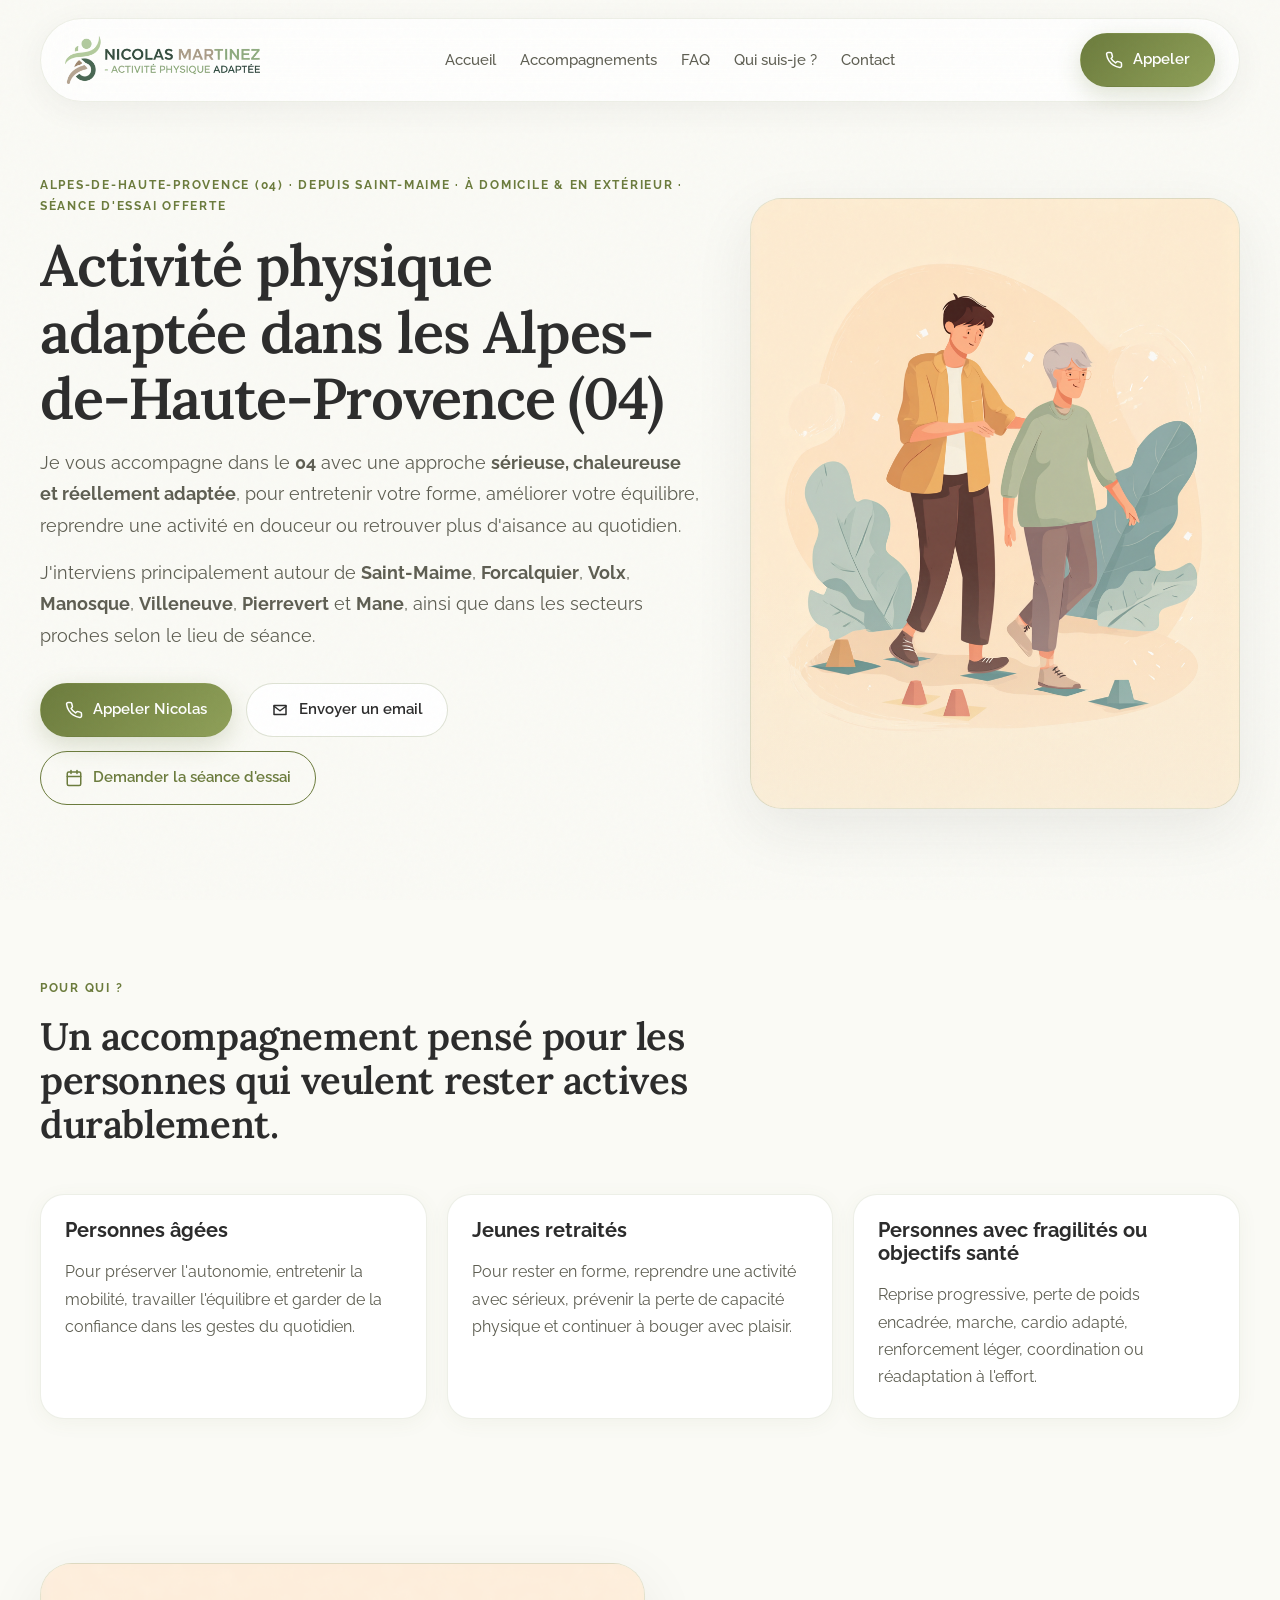
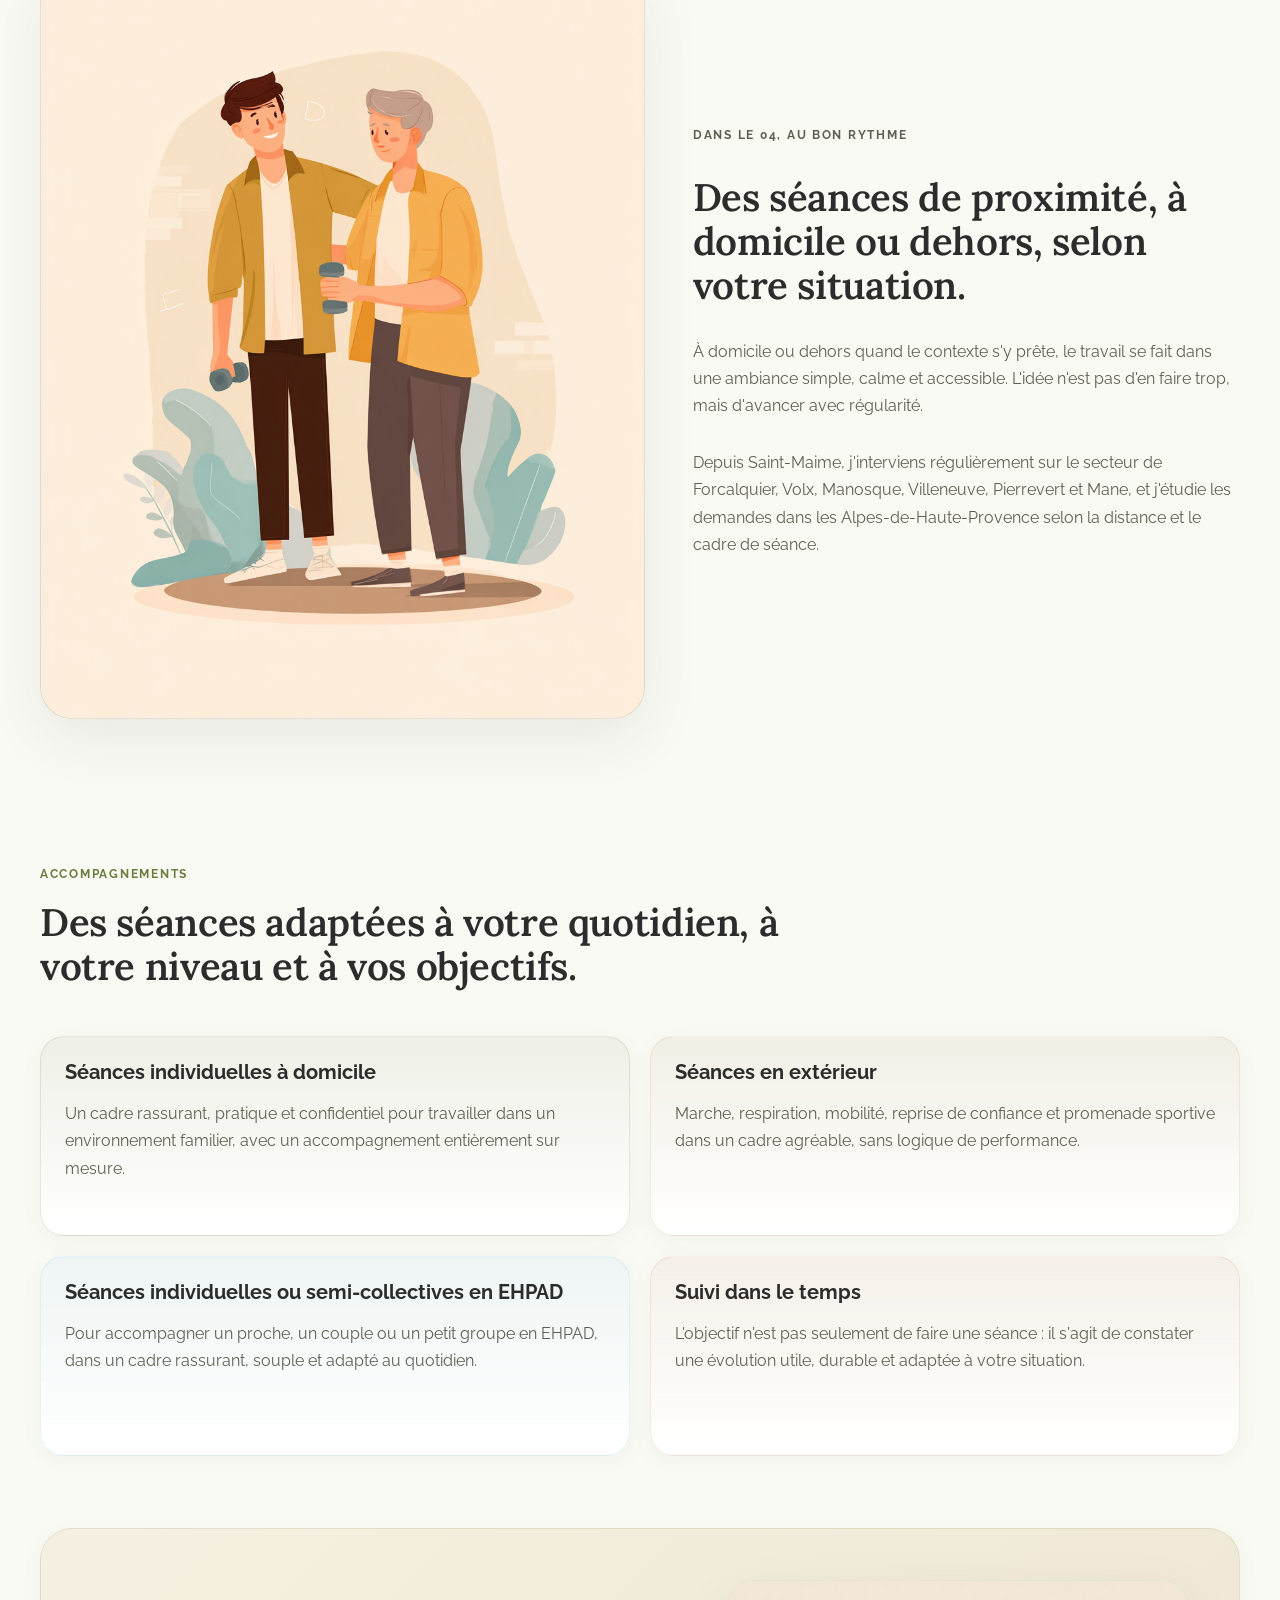
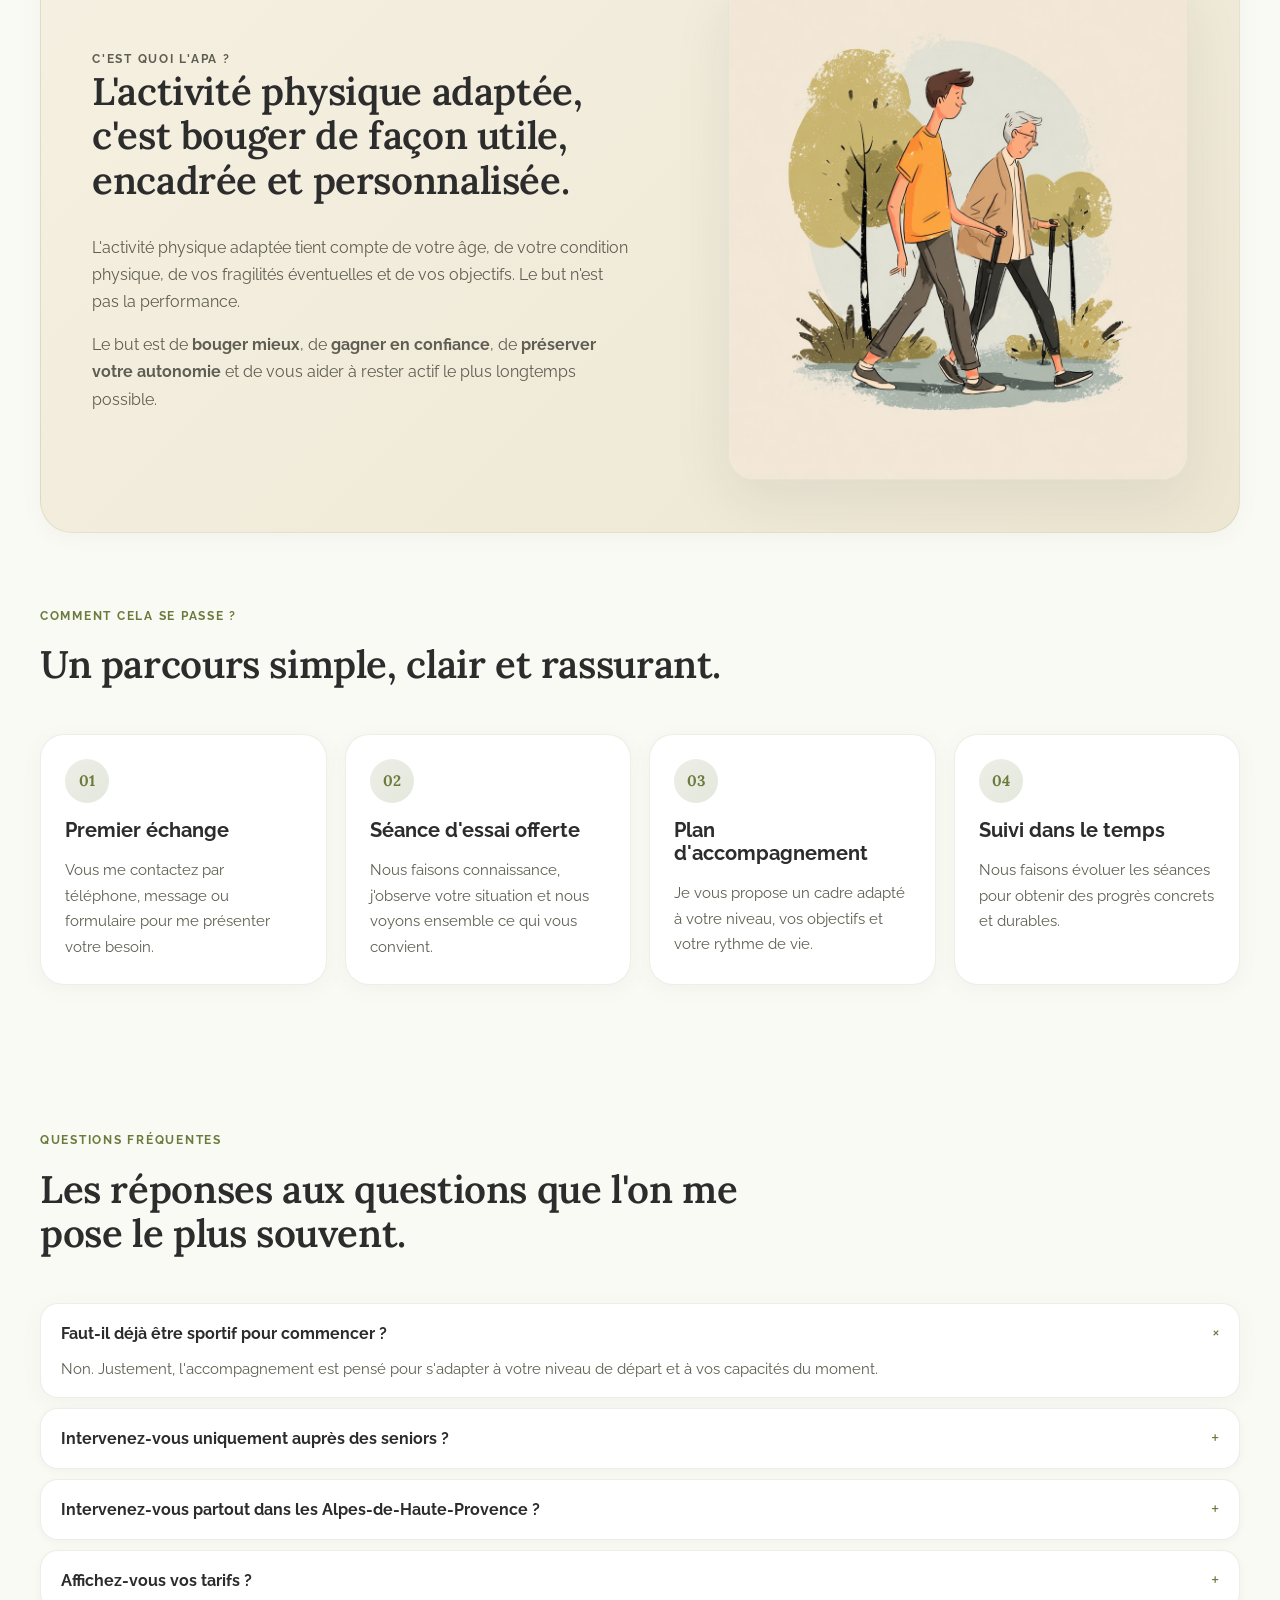
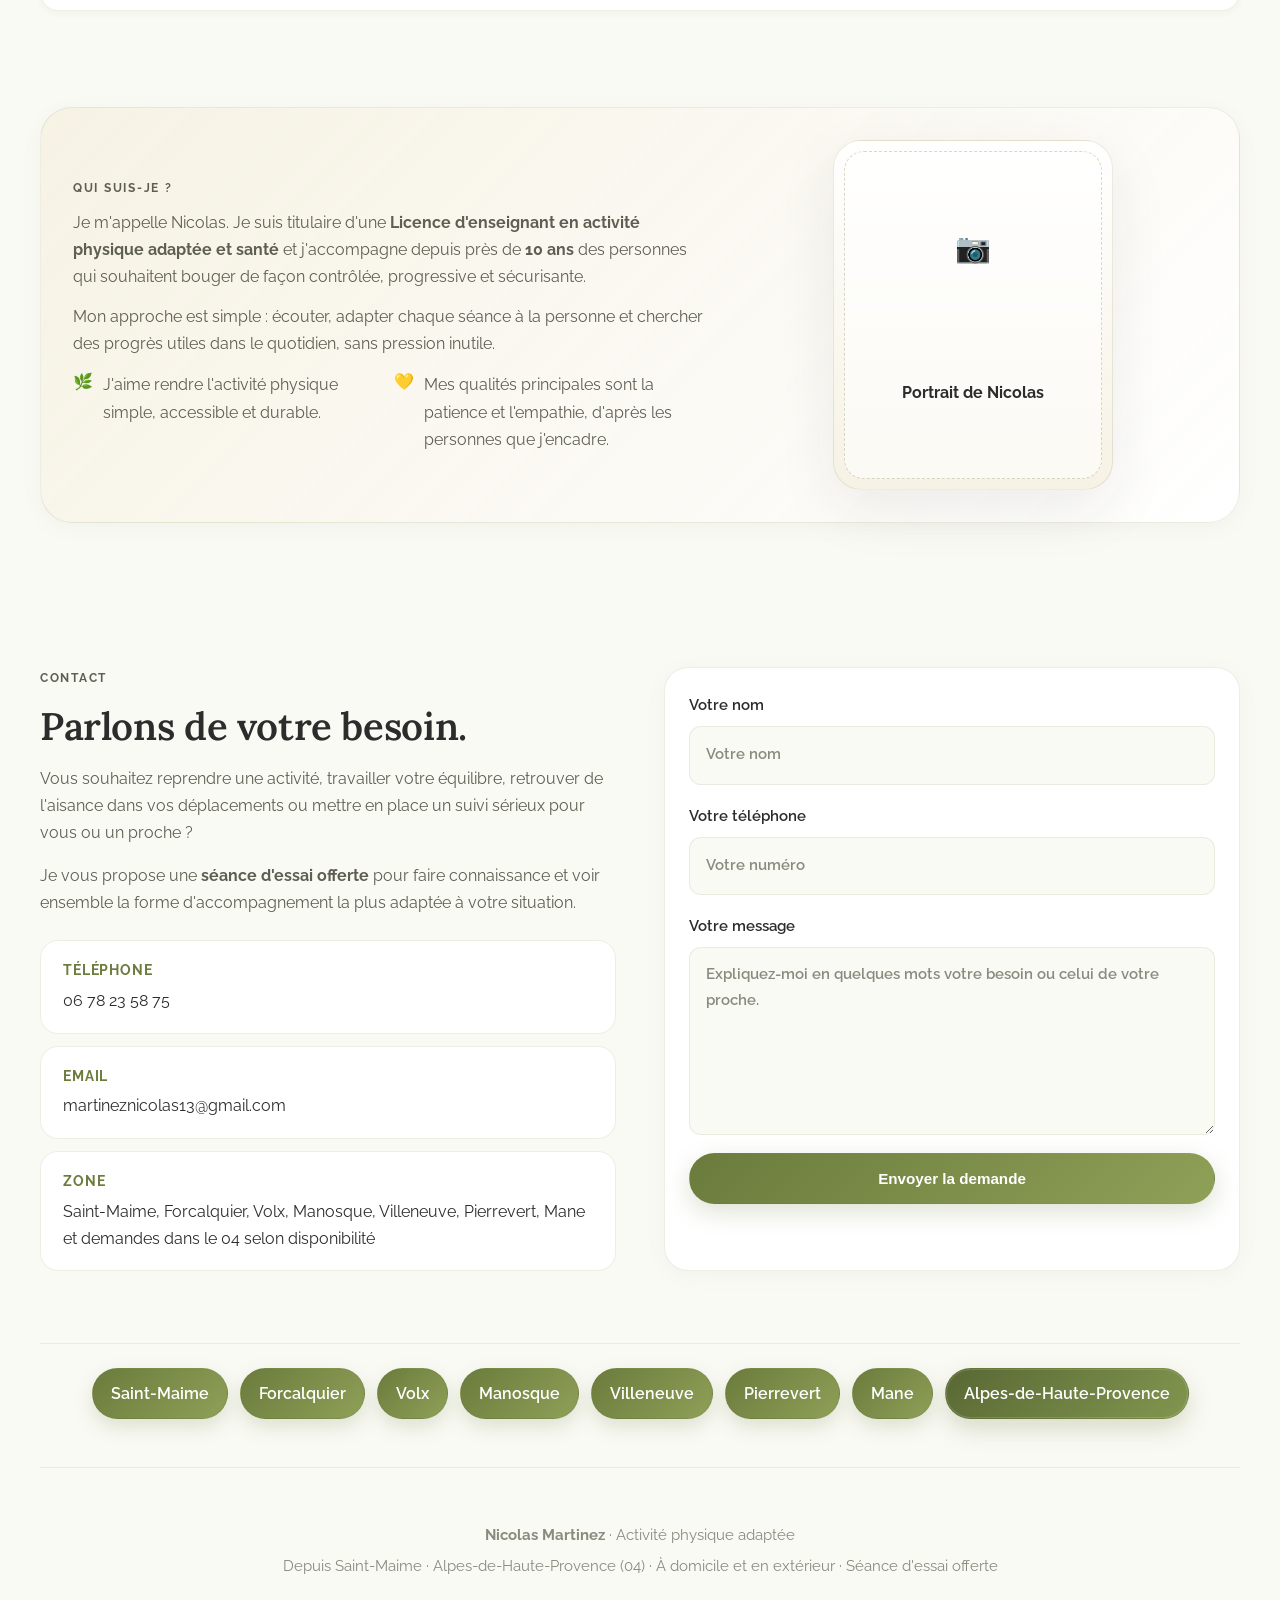
==== commit 1dc6bae5: "Refine header fallback and local page chips" ====
--- a/alpes-de-haute-provence/index.html
+++ b/alpes-de-haute-provence/index.html
@@ -175,7 +175,7 @@
             height="180"
             decoding="async"
           />
-          <span class="brand-name">Nicolas Martinez</span>
+          <span class="brand-name brand-name-mobile">Nicolas Martinez</span>
         </a>
         <nav class="site-nav" aria-label="Navigation principale">
           <a href="../">Accueil</a>
@@ -194,7 +194,7 @@
         <section class="hero section">
           <div class="hero-copy">
             <p class="eyebrow">Alpes-de-Haute-Provence (04) · Depuis Saint-Maime · À domicile & en extérieur · Séance d'essai offerte</p>
-            <h1>Activité physique adaptée dans les Alpes-de-Haute-Provence pour bouger mieux, retrouver confiance et préserver votre autonomie.</h1>
+            <h1>Activité physique adaptée dans les Alpes-de-Haute-Provence (04)</h1>
             <p class="lead">
               Je vous accompagne dans le <strong>04</strong> avec une approche <strong>sérieuse, chaleureuse et réellement adaptée</strong>, pour entretenir votre forme, améliorer votre équilibre, reprendre une activité en douceur ou retrouver plus d'aisance au quotidien.
             </p>
@@ -498,13 +498,13 @@
           <div class="local-links-wrap">
             <nav class="link-chip-grid" aria-label="Pages locales autour de Saint-Maime et dans les Alpes-de-Haute-Provence">
               <a class="link-chip" href="../">Saint-Maime</a>
-              <a class="link-chip is-current" href="./" aria-current="page">Alpes-de-Haute-Provence</a>
               <a class="link-chip" href="../forcalquier/">Forcalquier</a>
               <a class="link-chip" href="../volx/">Volx</a>
               <a class="link-chip" href="../manosque/">Manosque</a>
               <a class="link-chip" href="../villeneuve/">Villeneuve</a>
               <a class="link-chip" href="../pierrevert/">Pierrevert</a>
               <a class="link-chip" href="../mane/">Mane</a>
+              <a class="link-chip is-current" href="./" aria-current="page">Alpes-de-Haute-Provence</a>
             </nav>
           </div>
         </section>
--- a/styles.css
+++ b/styles.css
@@ -204,7 +204,6 @@
 .brand:hover { opacity: 0.85; }
 
 .brand-name {
-  display: none;
   font-family: 'Lora', Georgia, serif;
   font-size: 1rem;
   font-weight: 600;
@@ -212,6 +211,10 @@
   letter-spacing: -0.01em;
   color: var(--text);
   white-space: nowrap;
+}
+
+.site-header .brand-name-mobile {
+  display: none;
 }
 
 .brand-logo {
@@ -1126,7 +1129,7 @@
     order: 1;
   }
 
-  .brand-name {
+  .site-header .brand-name-mobile {
     display: inline-block;
   }
 
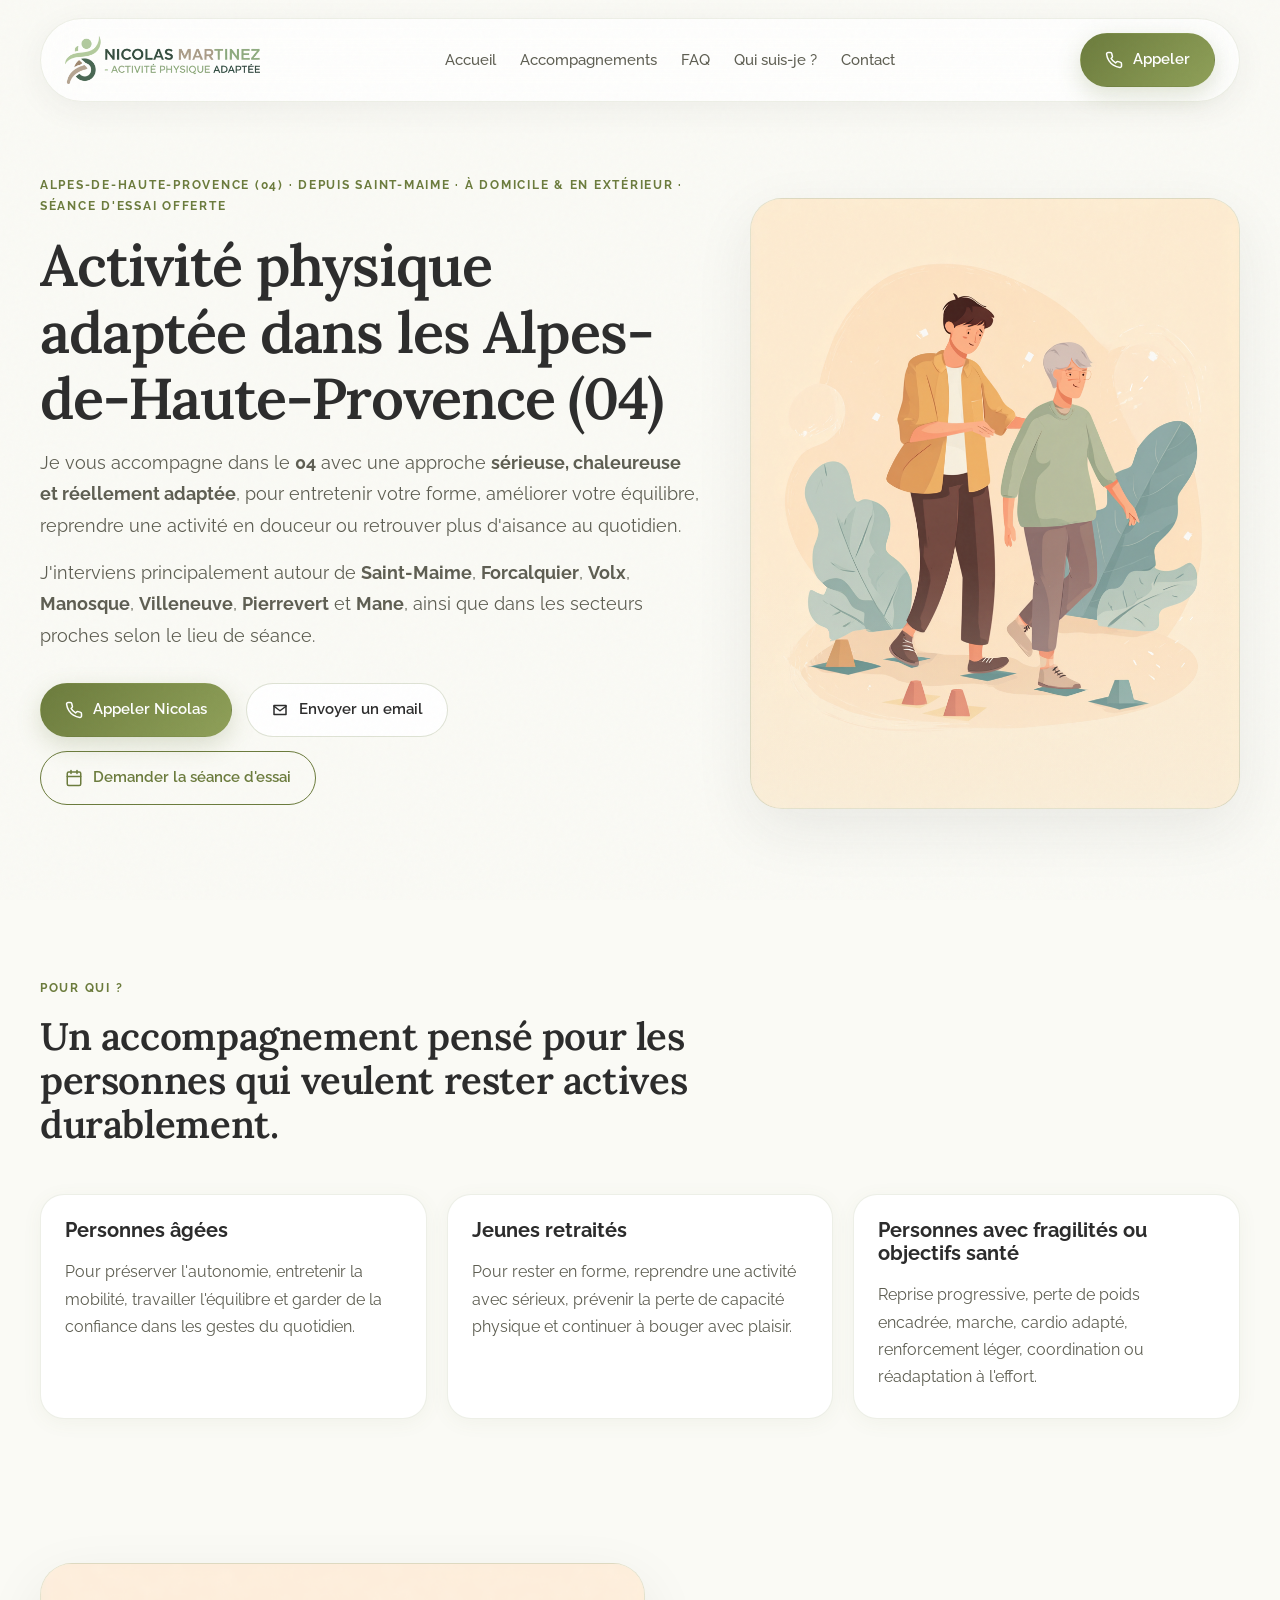
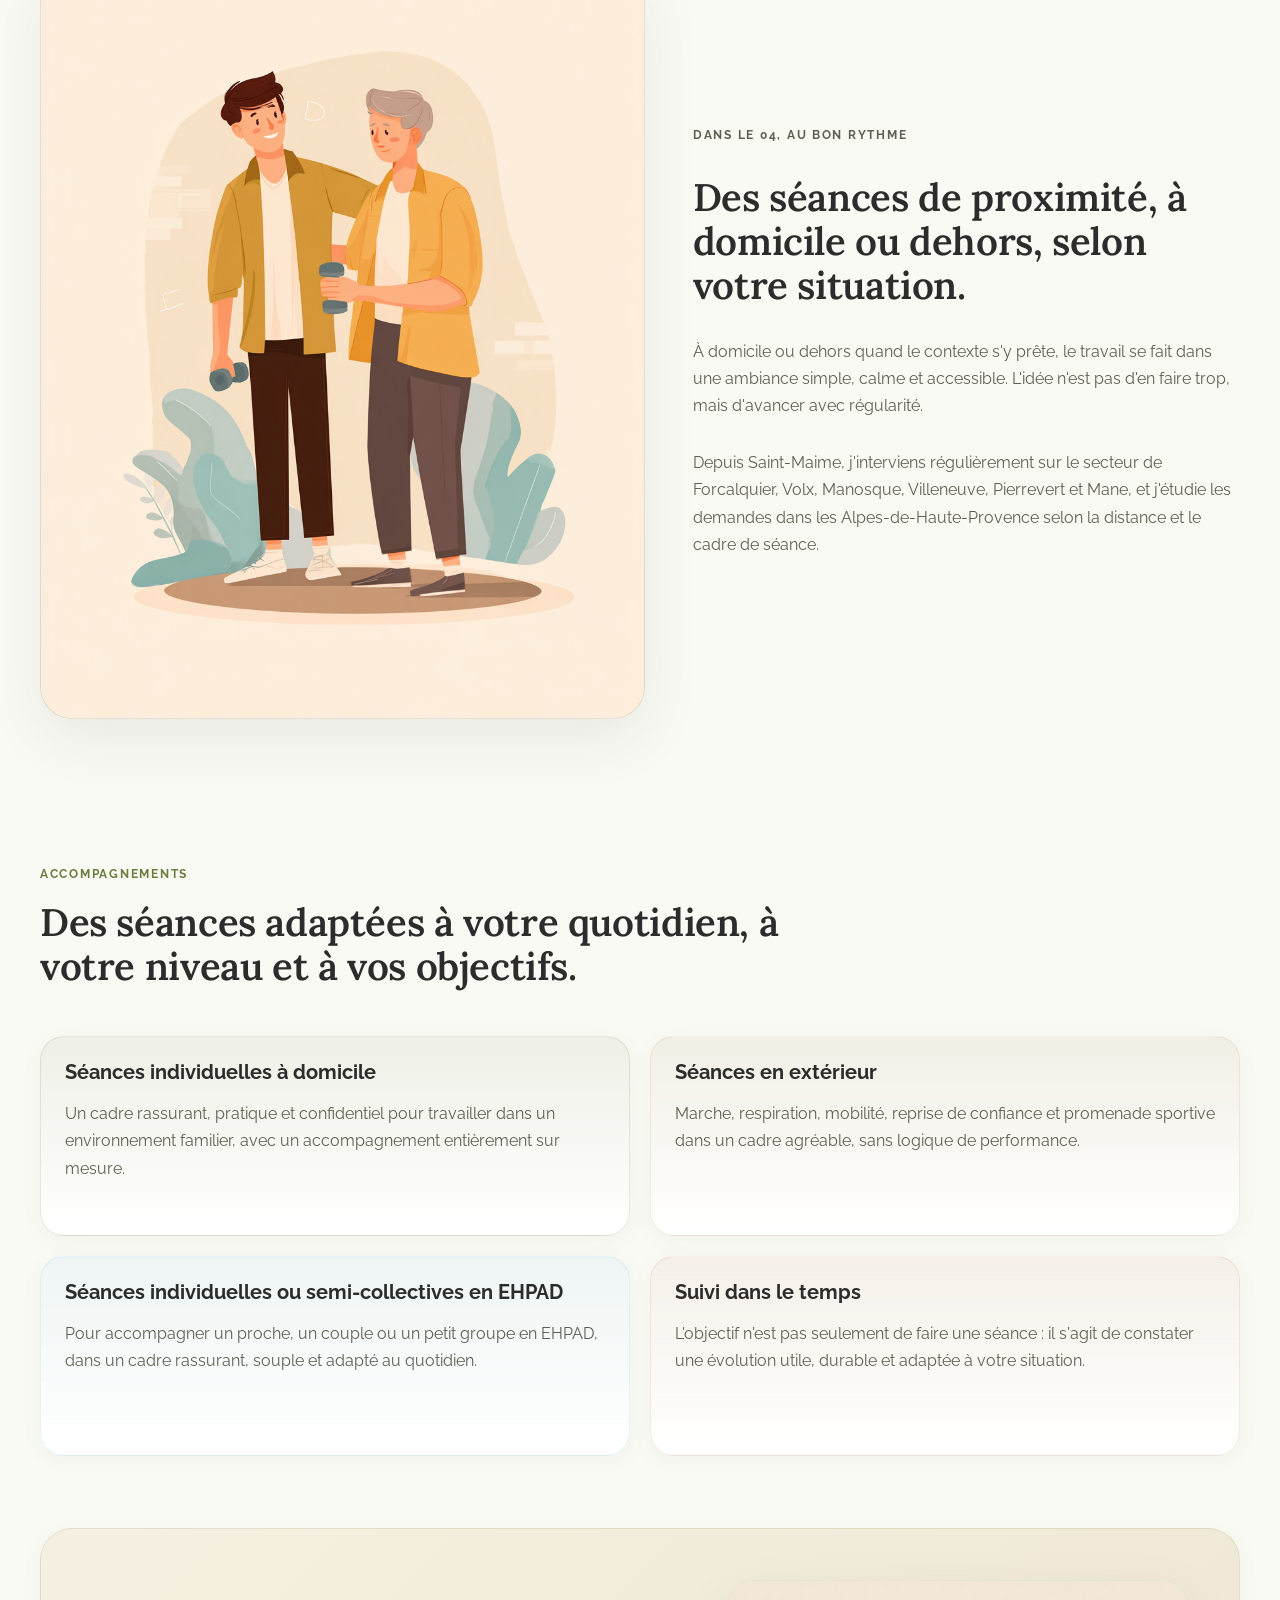
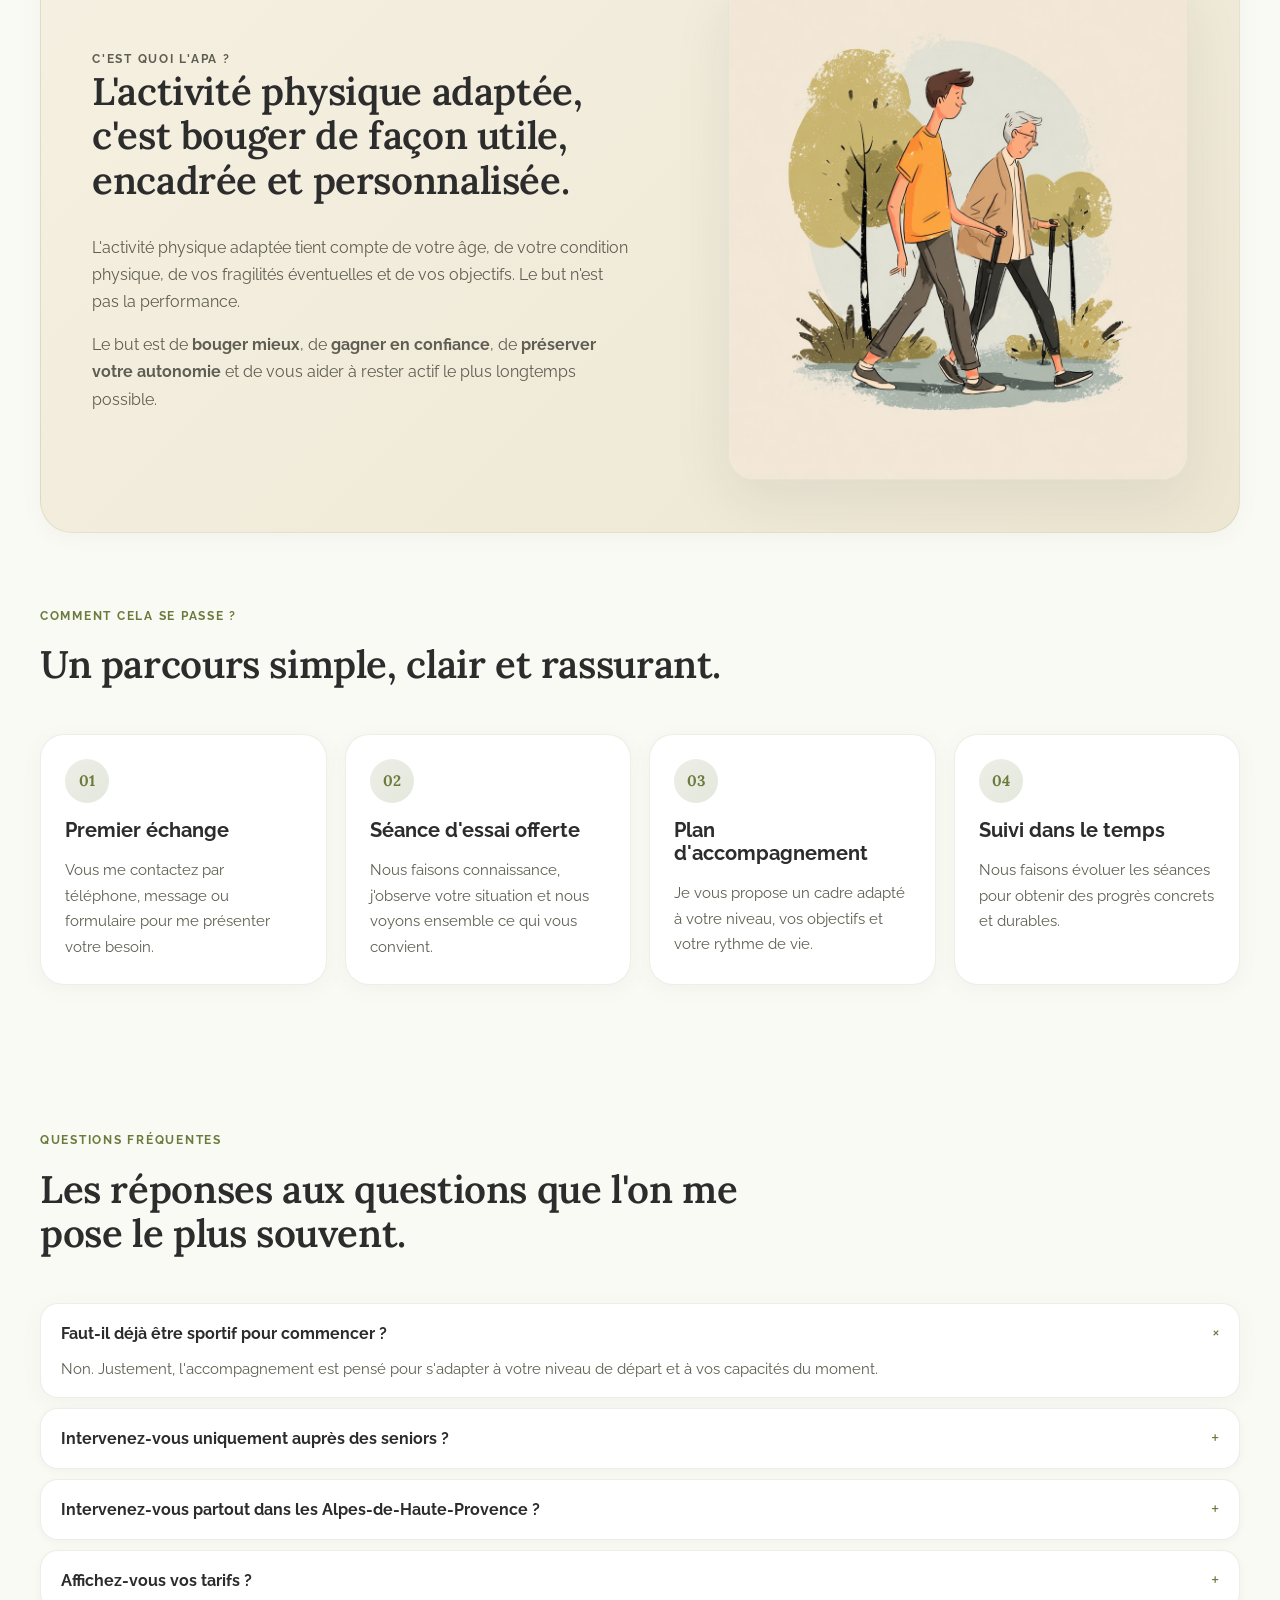
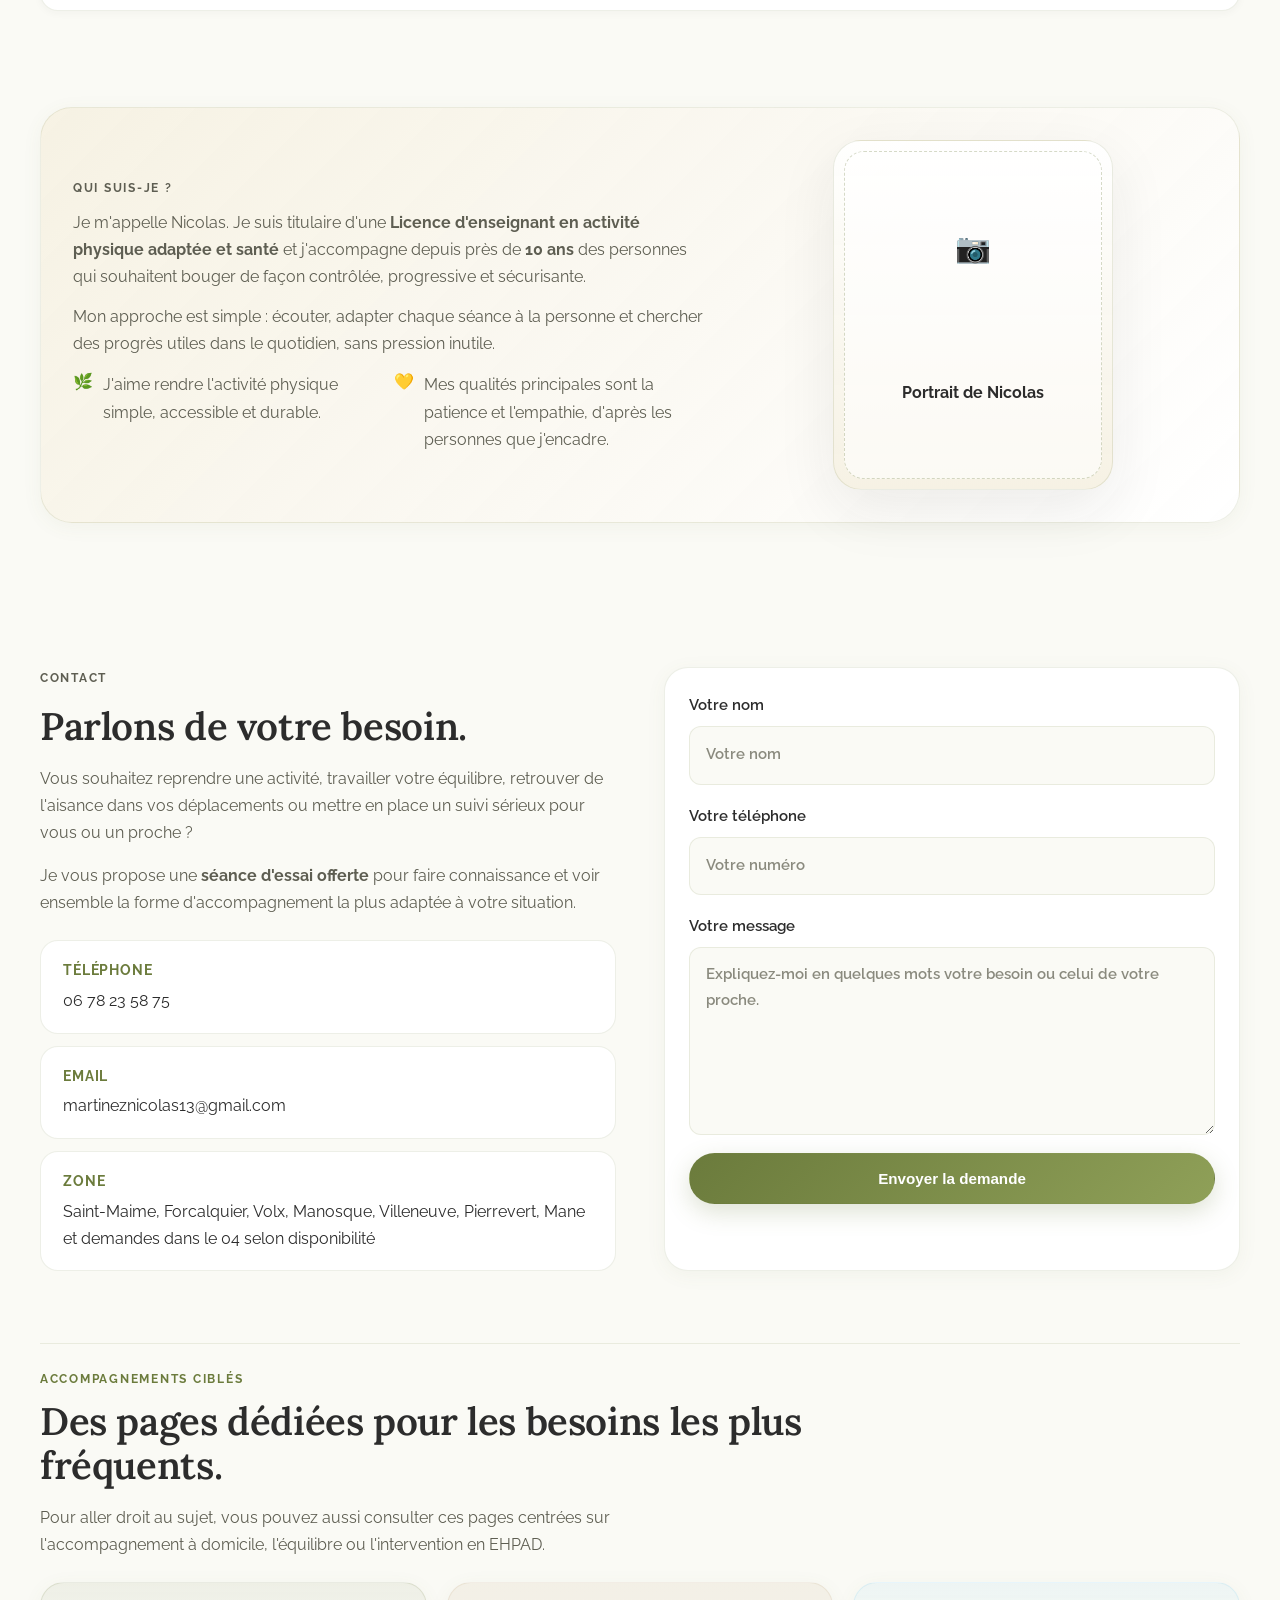
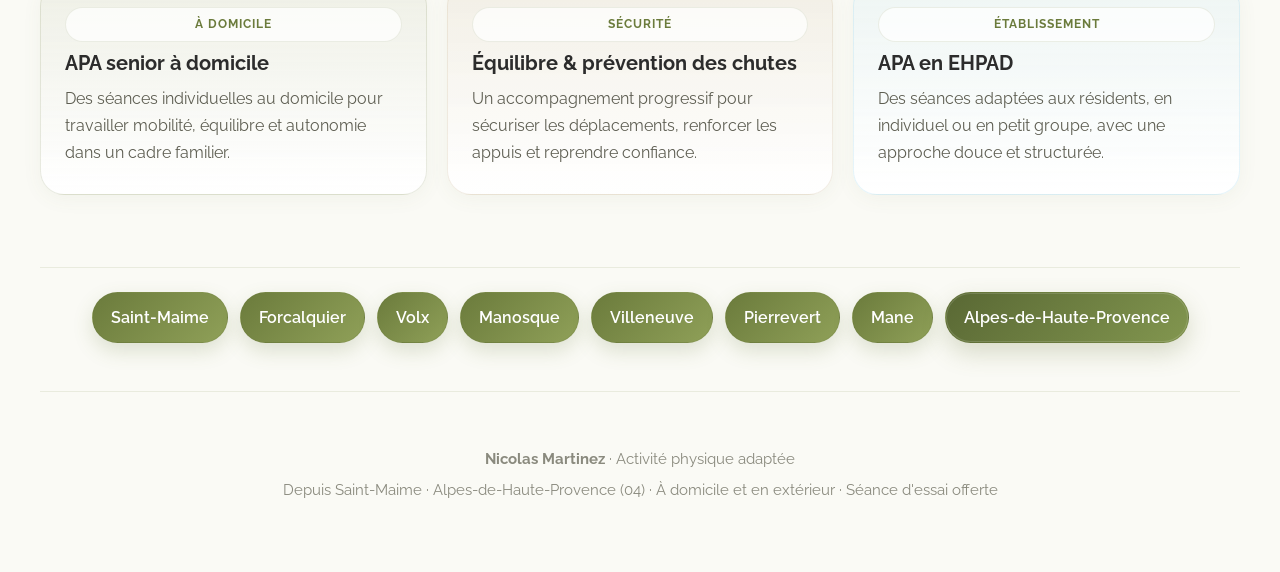
==== commit b574767d: "Add high-intent APA service pages" ====
--- a/alpes-de-haute-provence/index.html
+++ b/alpes-de-haute-provence/index.html
@@ -494,6 +494,37 @@
             <p class="form-status" id="form-status" role="status" aria-live="polite"></p>
           </form>
         </section>
+
+
+        <section class="section intent-links-section reveal" aria-labelledby="accompagnements-cibles-title">
+          <div class="local-links-wrap intent-links-wrap">
+            <div class="section-heading compact">
+              <p class="eyebrow">Accompagnements ciblés</p>
+              <h2 id="accompagnements-cibles-title">Des pages dédiées pour les besoins les plus fréquents.</h2>
+              <p class="local-links-copy">Pour aller droit au sujet, vous pouvez aussi consulter ces pages centrées sur l'accompagnement à domicile, l'équilibre ou l'intervention en EHPAD.</p>
+            </div>
+            <div class="cards-grid three intent-link-grid">
+
+              <a class="service-card intent-link-card accent-sage" href="../apa-senior-domicile/">
+                <span class="intent-link-tag">À domicile</span>
+                <h3>APA senior à domicile</h3>
+                <p>Des séances individuelles au domicile pour travailler mobilité, équilibre et autonomie dans un cadre familier.</p>
+              </a>
+
+              <a class="service-card intent-link-card accent-sand" href="../equilibre-prevention-chutes/">
+                <span class="intent-link-tag">Sécurité</span>
+                <h3>Équilibre & prévention des chutes</h3>
+                <p>Un accompagnement progressif pour sécuriser les déplacements, renforcer les appuis et reprendre confiance.</p>
+              </a>
+
+              <a class="service-card intent-link-card accent-blue" href="../apa-ehpad/">
+                <span class="intent-link-tag">Établissement</span>
+                <h3>APA en EHPAD</h3>
+                <p>Des séances adaptées aux résidents, en individuel ou en petit groupe, avec une approche douce et structurée.</p>
+              </a>
+            </div>
+          </div>
+        </section>
         <section class="local-links-section reveal" id="localites">
           <div class="local-links-wrap">
             <nav class="link-chip-grid" aria-label="Pages locales autour de Saint-Maime et dans les Alpes-de-Haute-Provence">
--- a/styles.css
+++ b/styles.css
@@ -969,6 +969,63 @@
   box-shadow: inset 0 0 0 1px rgba(255, 255, 255, 0.14), 0 10px 24px rgba(107, 123, 60, 0.24);
 }
 
+.intent-links-section {
+  padding-top: 0;
+}
+
+.intent-links-wrap {
+  margin-bottom: 0;
+}
+
+.intent-link-grid {
+  align-items: stretch;
+}
+
+.intent-link-card {
+  display: flex;
+  flex-direction: column;
+  gap: 10px;
+  text-decoration: none;
+  color: inherit;
+  min-height: 100%;
+}
+
+.intent-link-card:focus-visible {
+  outline: 3px solid rgba(107, 123, 60, 0.35);
+  outline-offset: 3px;
+}
+
+.intent-link-card h3 {
+  margin-top: 0;
+  margin-bottom: 0;
+  transition: color var(--duration) var(--ease);
+}
+
+.intent-link-card:hover h3,
+.intent-link-card:focus-visible h3 {
+  color: var(--sage);
+}
+
+.intent-link-tag {
+  display: inline-flex;
+  align-items: center;
+  justify-content: center;
+  padding: 6px 12px;
+  border-radius: var(--radius-pill);
+  background: rgba(255, 255, 255, 0.72);
+  border: 1px solid rgba(107, 123, 60, 0.12);
+  color: var(--sage);
+  font-size: 0.76rem;
+  font-weight: 700;
+  letter-spacing: 0.08em;
+  text-transform: uppercase;
+}
+
+.intent-link-card.is-current,
+.intent-link-card[aria-current="page"] {
+  box-shadow: inset 0 0 0 2px rgba(107, 123, 60, 0.22), var(--shadow-md);
+}
+
 .mini-hero {
   display: grid;
   grid-template-columns: minmax(0, 1.05fr) minmax(300px, 0.95fr);
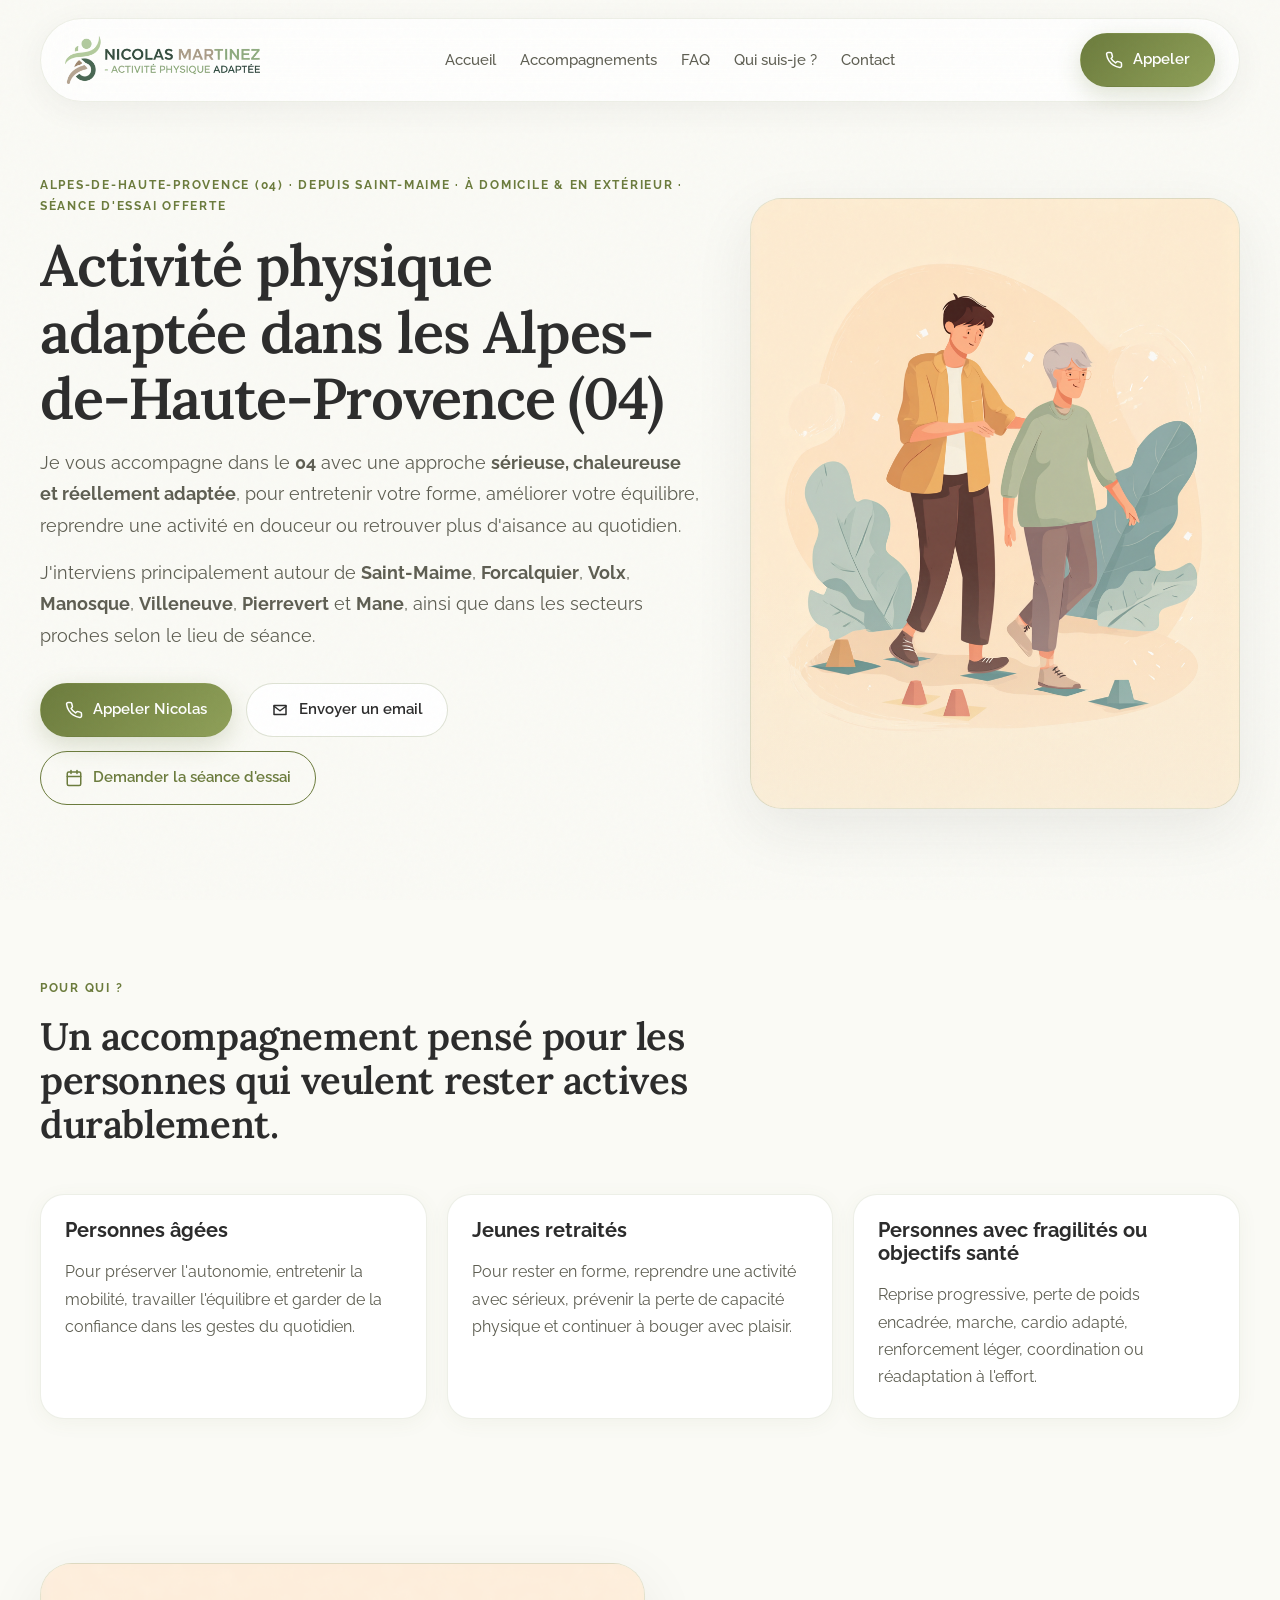
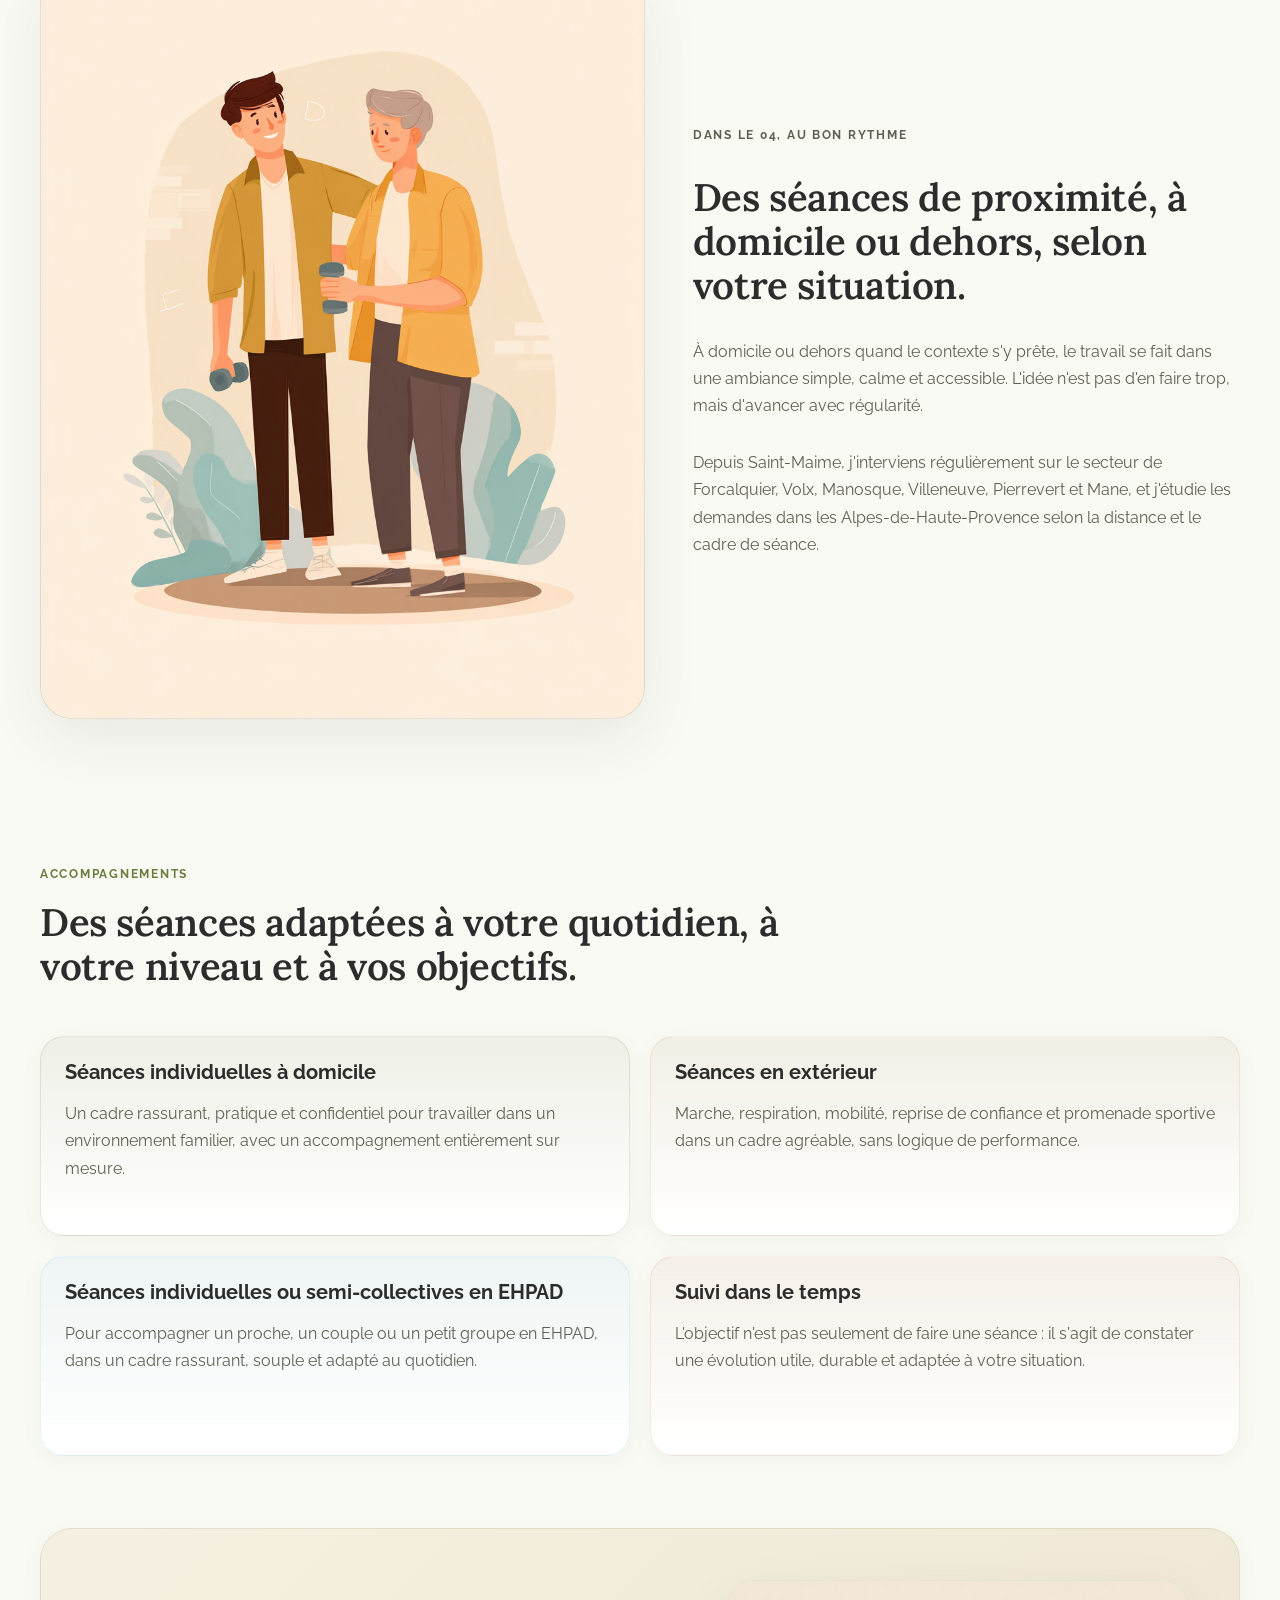
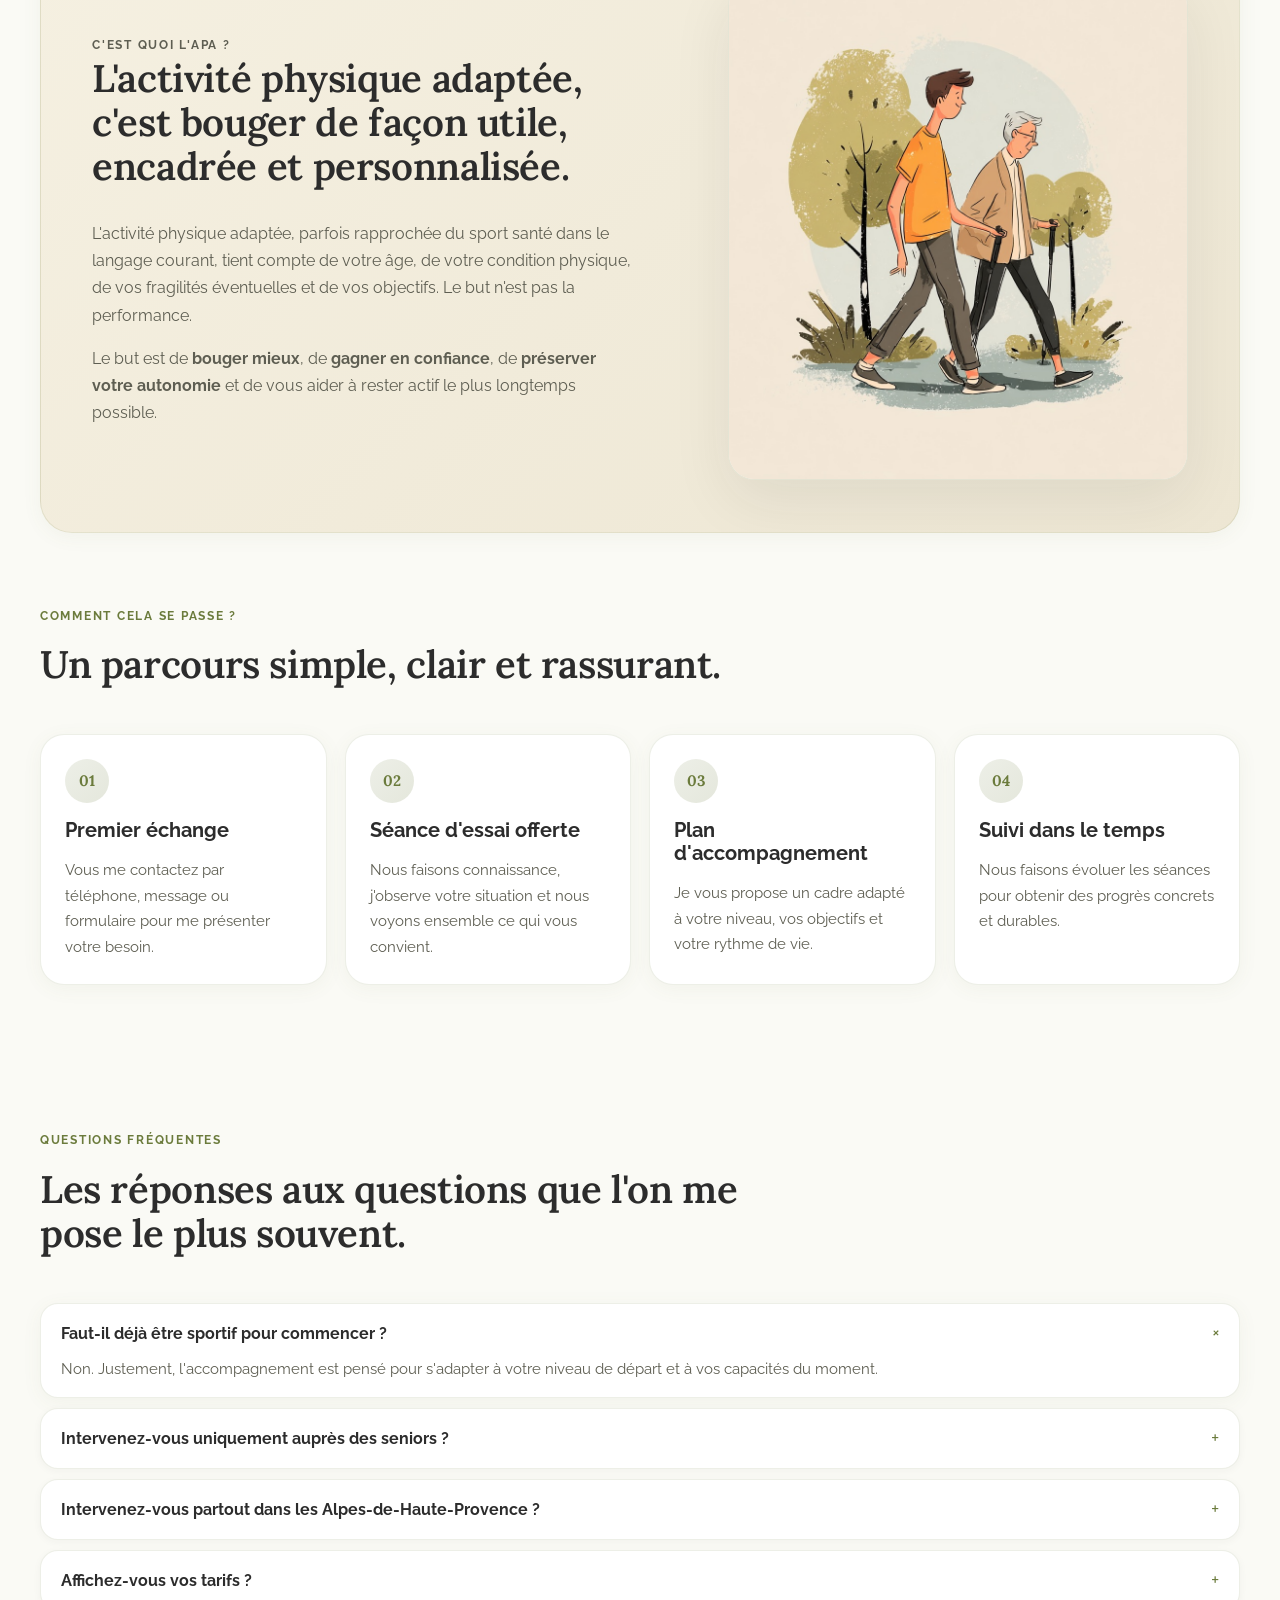
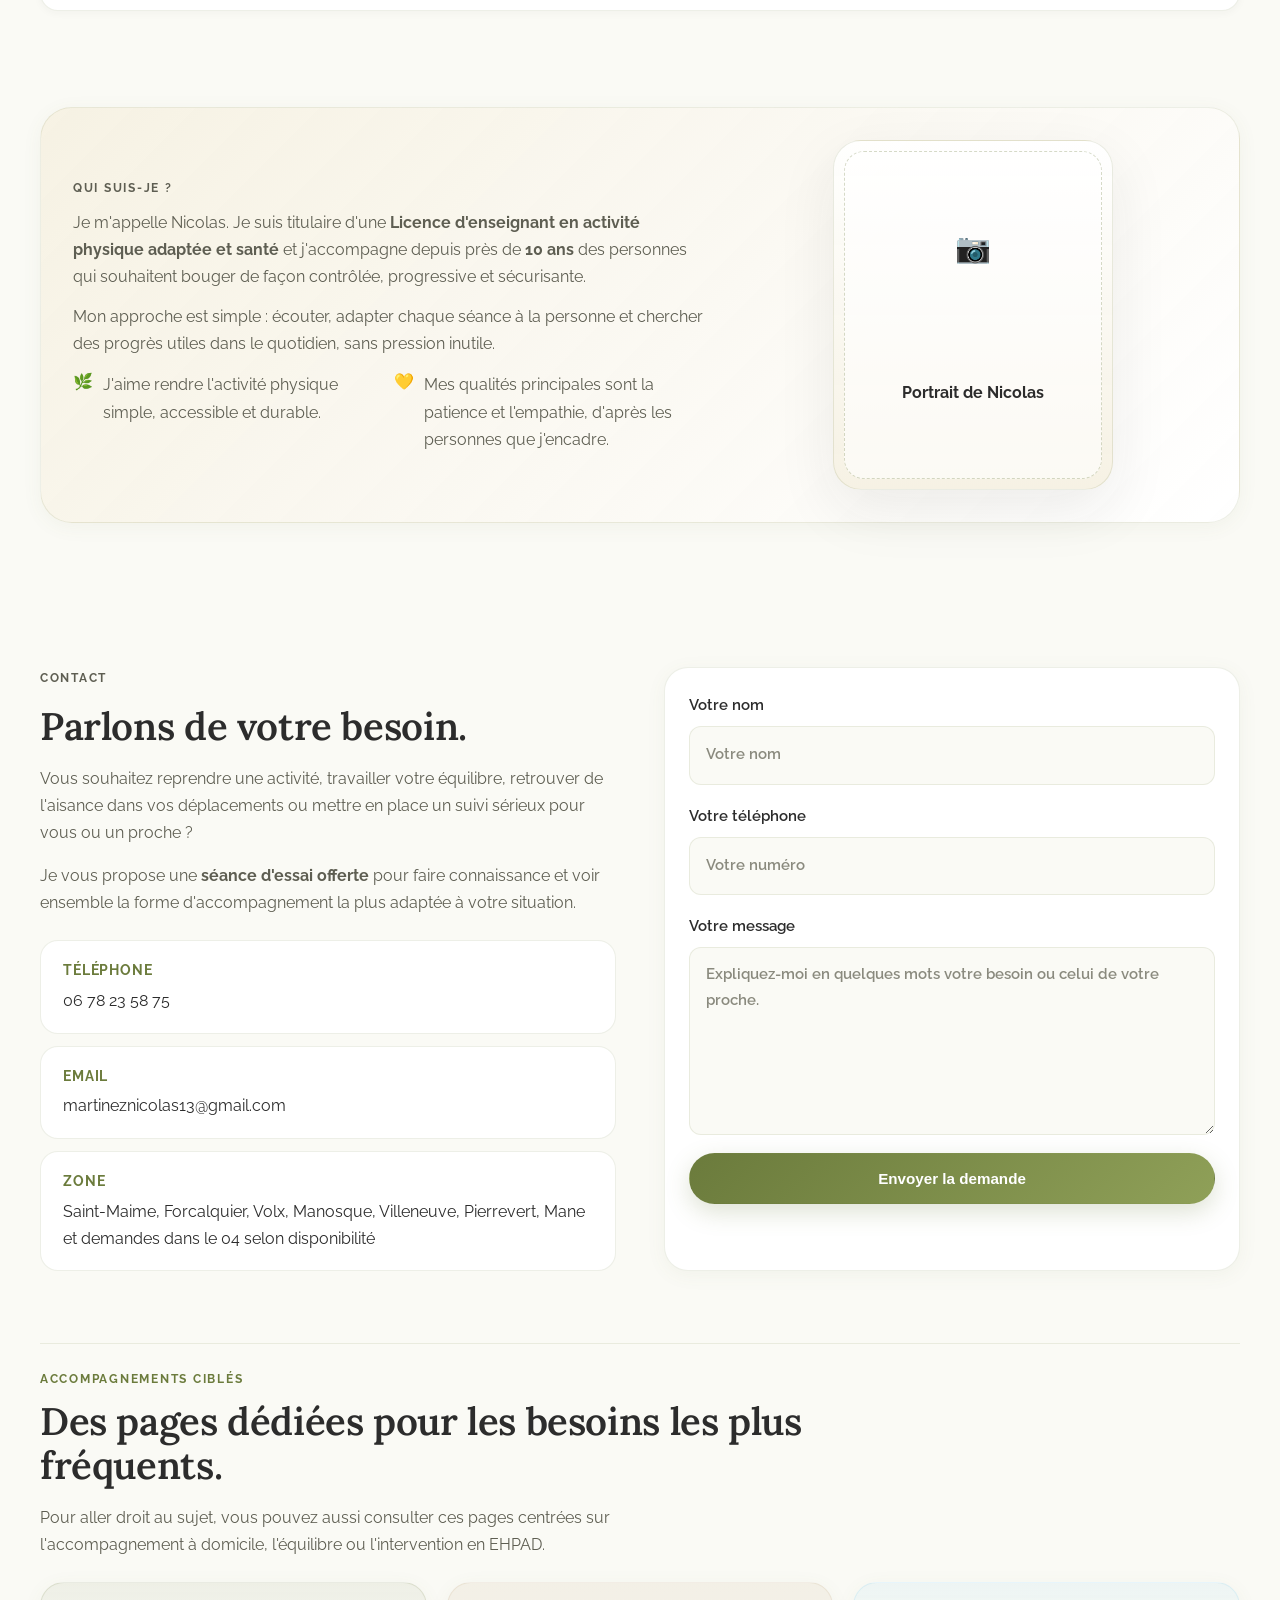
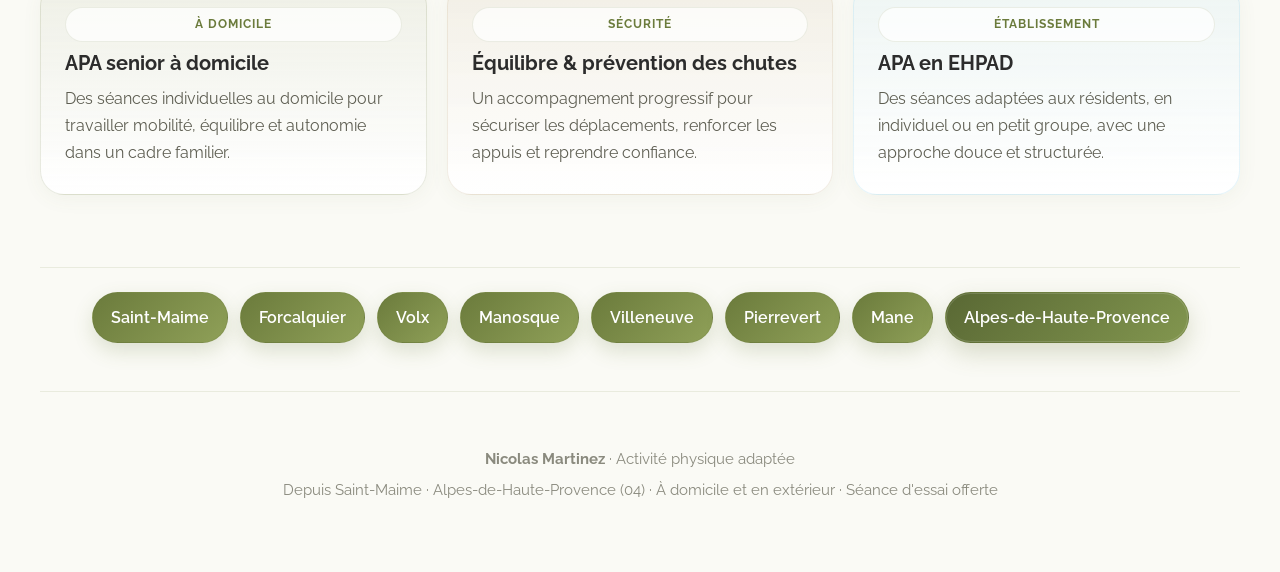
==== commit 0b174749: "seo: add subtle sport sante signals" ====
--- a/alpes-de-haute-provence/index.html
+++ b/alpes-de-haute-provence/index.html
@@ -6,11 +6,11 @@
     <title>Activité physique adaptée dans les Alpes-de-Haute-Provence (04) | Nicolas Martinez</title>
     <meta
       name="description"
-      content="Accompagnement en activité physique adaptée dans les Alpes-de-Haute-Provence (04) avec Nicolas Martinez : séances à domicile ou en extérieur autour de Saint-Maime, Forcalquier, Volx, Manosque et communes voisines."
+      content="Accompagnement en activité physique adaptée dans les Alpes-de-Haute-Provence (04) avec Nicolas Martinez : séances à domicile ou en extérieur autour de Saint-Maime, Forcalquier, Volx, Manosque et communes voisines. Approche sport santé adaptée et personnalisée."
     />
     <meta
       name="keywords"
-      content="activité physique adaptée, Alpes-de-Haute-Provence, 04, Nicolas Martinez, coach santé, Saint-Maime, Forcalquier, Manosque, seniors, autonomie"
+      content="activité physique adaptée, Alpes-de-Haute-Provence, 04, Nicolas Martinez, coach santé, Saint-Maime, Forcalquier, Manosque, seniors, autonomie, sport santé, sport santé 04"
     />
     <meta name="robots" content="index, follow" />
     <link rel="canonical" href="https://www.activite-physique-adaptee-nicolas-martinez.fr/alpes-de-haute-provence/" />
@@ -18,7 +18,7 @@
     <meta property="og:title" content="Activité physique adaptée dans les Alpes-de-Haute-Provence (04) | Nicolas Martinez" />
     <meta
       property="og:description"
-      content="Dans les Alpes-de-Haute-Provence (04), Nicolas Martinez propose un accompagnement sérieux et rassurant pour bouger mieux, reprendre confiance et préserver son autonomie."
+      content="Dans les Alpes-de-Haute-Provence (04), Nicolas Martinez propose un accompagnement sérieux et rassurant pour bouger mieux, reprendre confiance et préserver son autonomie. Approche sport santé adaptée et personnalisée."
     />
     <meta property="og:type" content="website" />
     <meta property="og:url" content="https://www.activite-physique-adaptee-nicolas-martinez.fr/alpes-de-haute-provence/" />
@@ -36,7 +36,7 @@
             "image": "https://www.activite-physique-adaptee-nicolas-martinez.fr/images/hero-parcours-equilibre.png",
             "telephone": "+33678235875",
             "email": "martineznicolas13@gmail.com",
-            "description": "Enseignant en activité physique adaptée et coach santé intervenant dans les Alpes-de-Haute-Provence, autour de Saint-Maime, Forcalquier, Volx et Manosque, pour des séances à domicile et en extérieur avec une approche douce, personnalisée et rassurante.",
+            "description": "Enseignant en activité physique adaptée et coach santé intervenant dans les Alpes-de-Haute-Provence, autour de Saint-Maime, Forcalquier, Volx et Manosque, pour des séances à domicile et en extérieur avec une approche douce, personnalisée et rassurante. Cette approche s'inscrit aussi dans le champ du sport santé.",
             "address": {
               "@type": "PostalAddress",
               "addressLocality": "Saint-Maime",
@@ -83,6 +83,7 @@
             ],
             "availableLanguage": "fr",
             "serviceType": [
+              "Sport santé",
               "Activité physique adaptée",
               "Coach santé",
               "Séances à domicile",
@@ -99,7 +100,7 @@
                   "itemOffered": {
                     "@type": "Service",
                     "name": "Séances individuelles à domicile",
-                    "description": "Séances personnalisées à domicile pour travailler mobilité, équilibre et remise en mouvement."
+                    "description": "Séances personnalisées à domicile pour travailler mobilité, équilibre et remise en mouvement. Cette approche s'inscrit aussi dans le champ du sport santé."
                   }
                 },
                 {
@@ -107,7 +108,7 @@
                   "itemOffered": {
                     "@type": "Service",
                     "name": "Séances en extérieur",
-                    "description": "Marche, mobilité, respiration et reprise progressive dans un cadre calme."
+                    "description": "Marche, mobilité, respiration et reprise progressive dans un cadre calme. Cette approche s'inscrit aussi dans le champ du sport santé."
                   }
                 },
                 {
@@ -115,7 +116,7 @@
                   "itemOffered": {
                     "@type": "Service",
                     "name": "Suivi régulier",
-                    "description": "Accompagnement dans le temps pour des progrès utiles au quotidien."
+                    "description": "Accompagnement dans le temps pour des progrès utiles au quotidien. Cette approche s'inscrit aussi dans le champ du sport santé."
                   }
                 }
               ]
@@ -338,7 +339,7 @@
                   <h2>L'activité physique adaptée, c'est bouger de façon utile, encadrée et personnalisée.</h2>
                 </div>
                 <p>
-                  L'activité physique adaptée tient compte de votre âge, de votre condition physique, de vos fragilités
+                  L'activité physique adaptée, parfois rapprochée du sport santé dans le langage courant, tient compte de votre âge, de votre condition physique, de vos fragilités
                   éventuelles et de vos objectifs. Le but n'est pas la performance.
                 </p>
                 <p>
